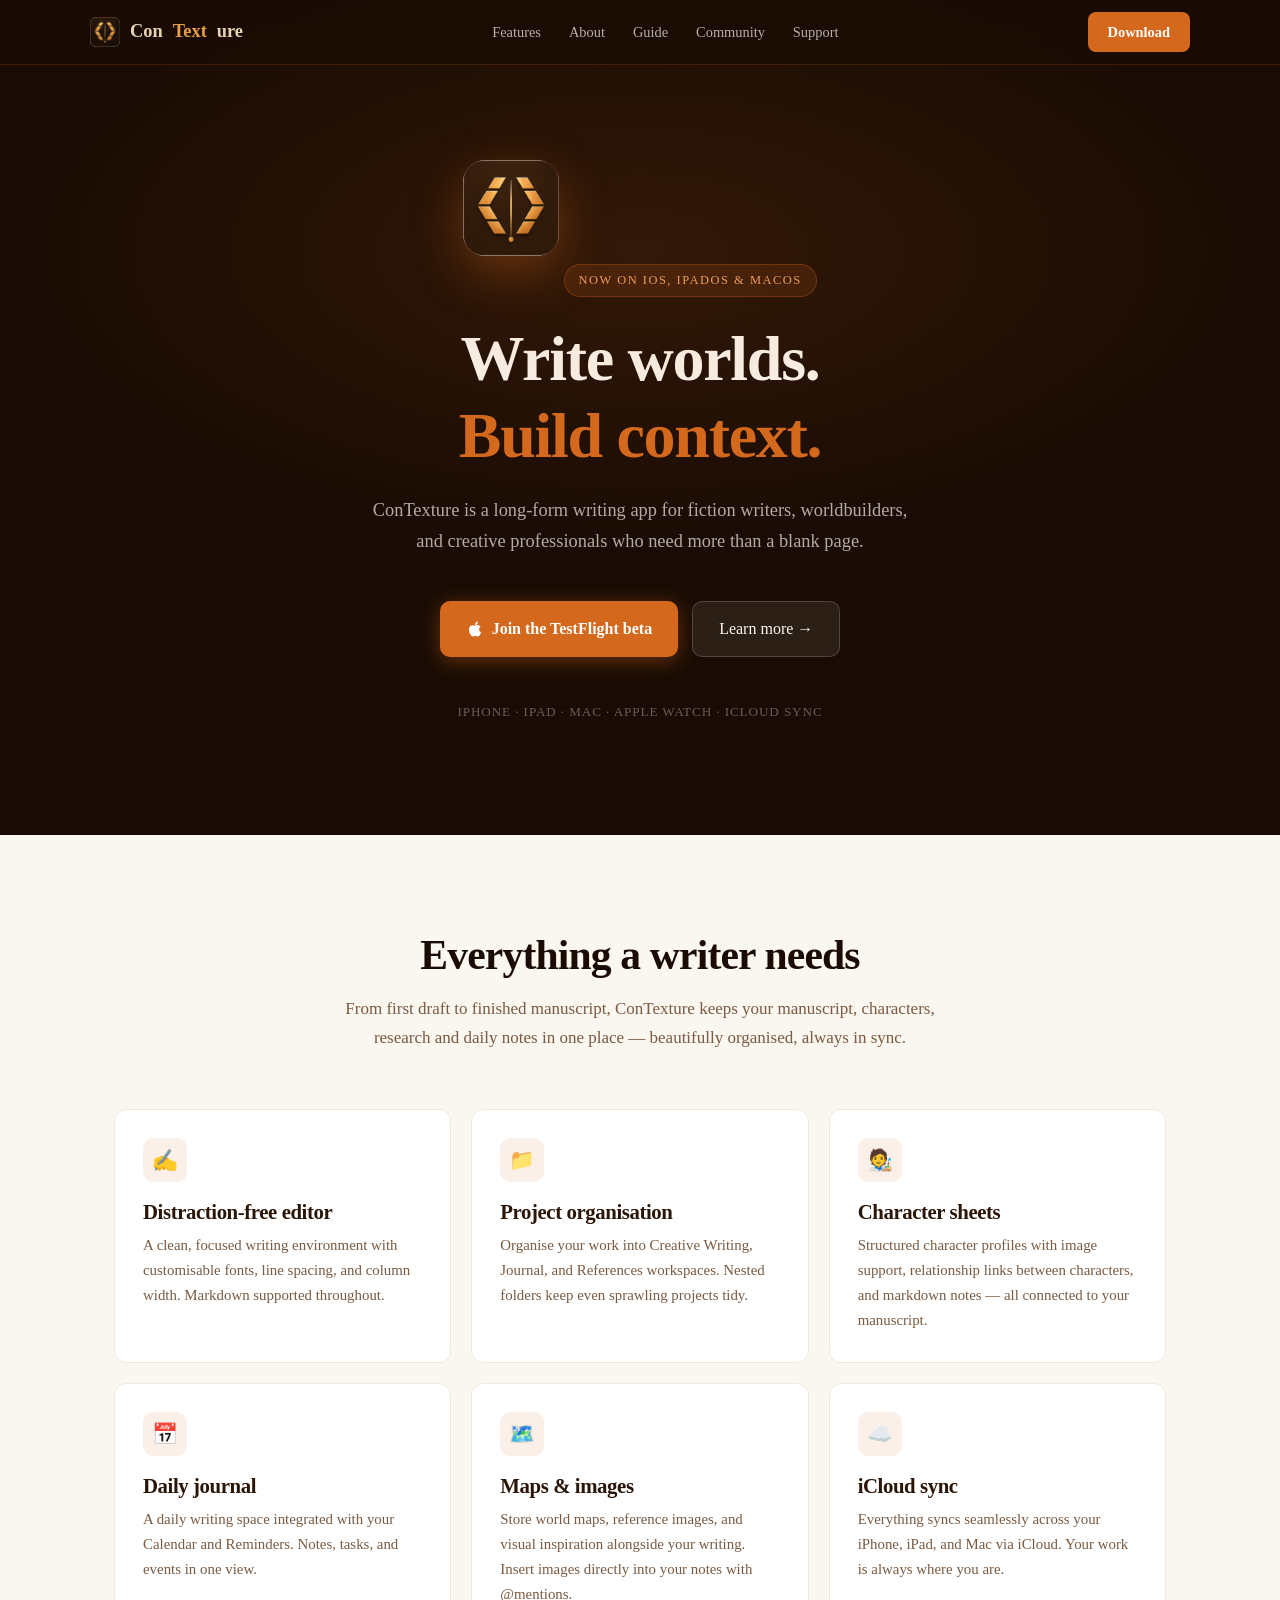
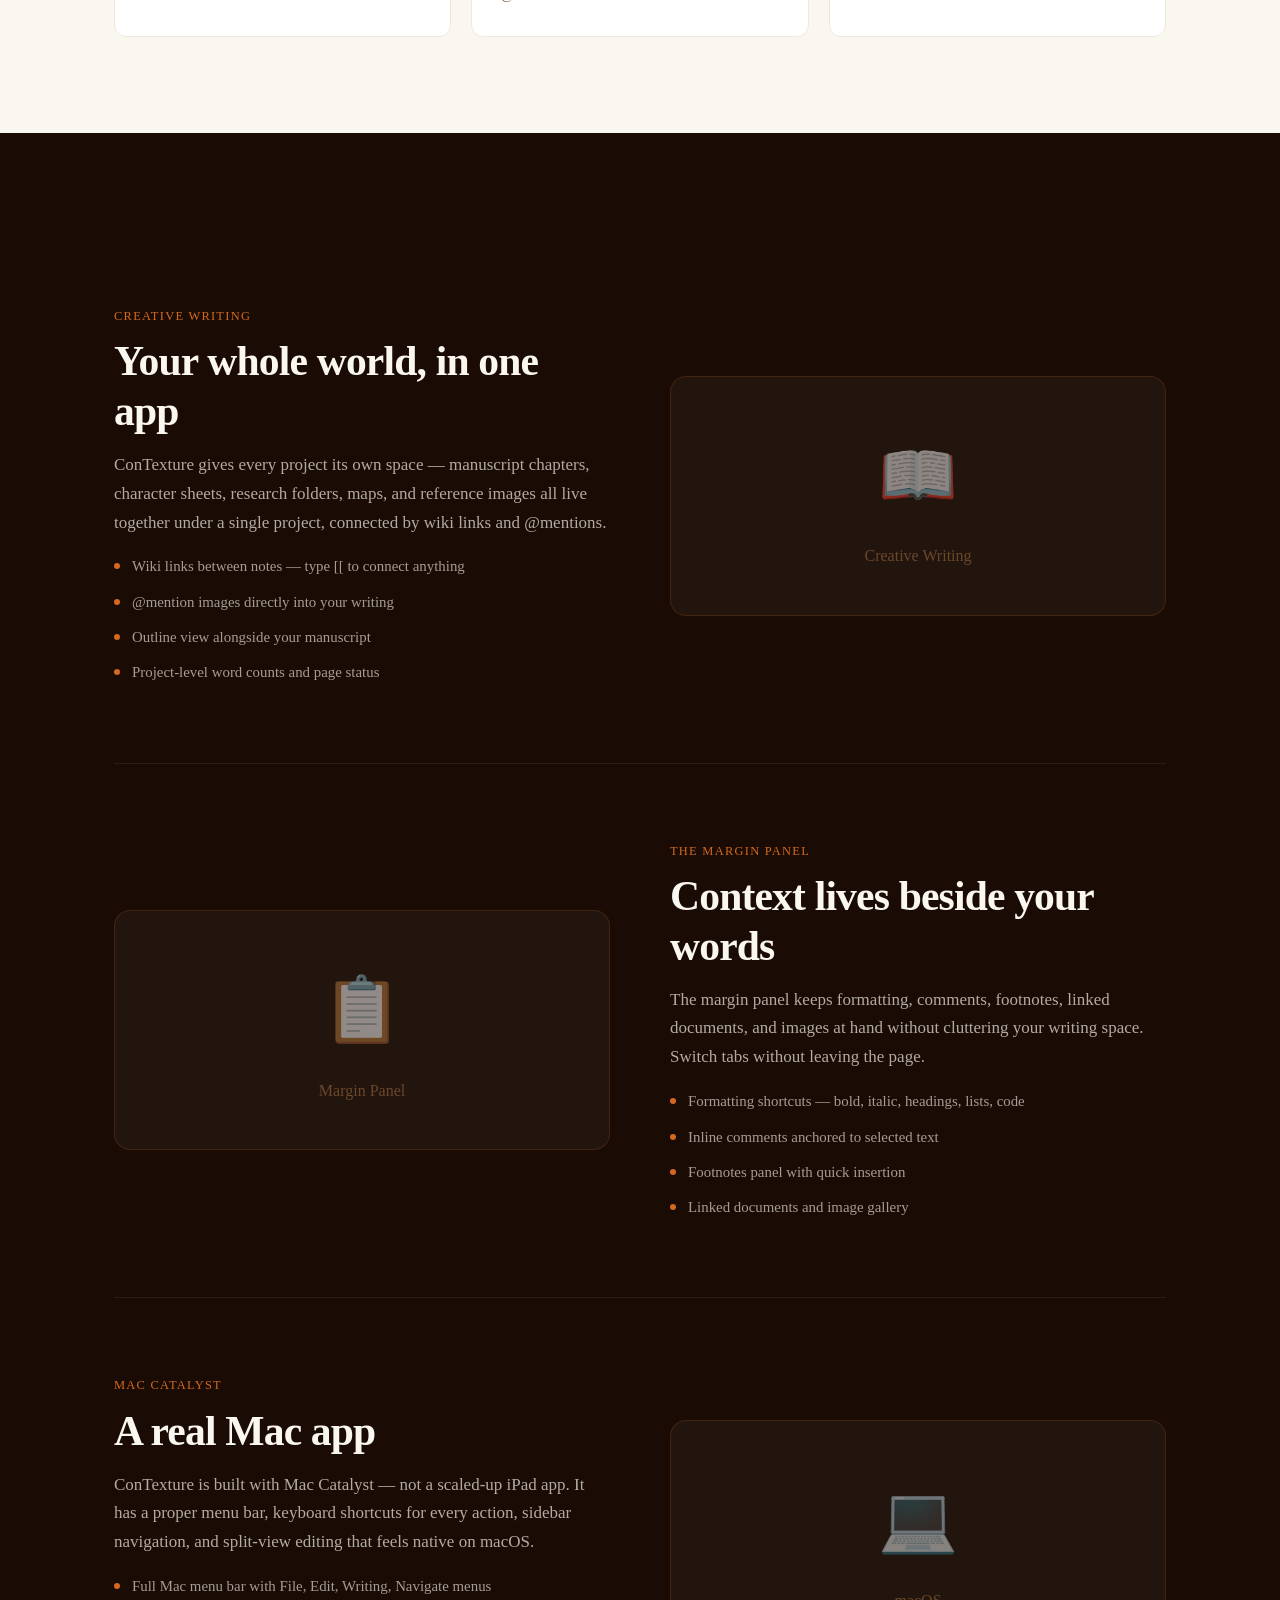
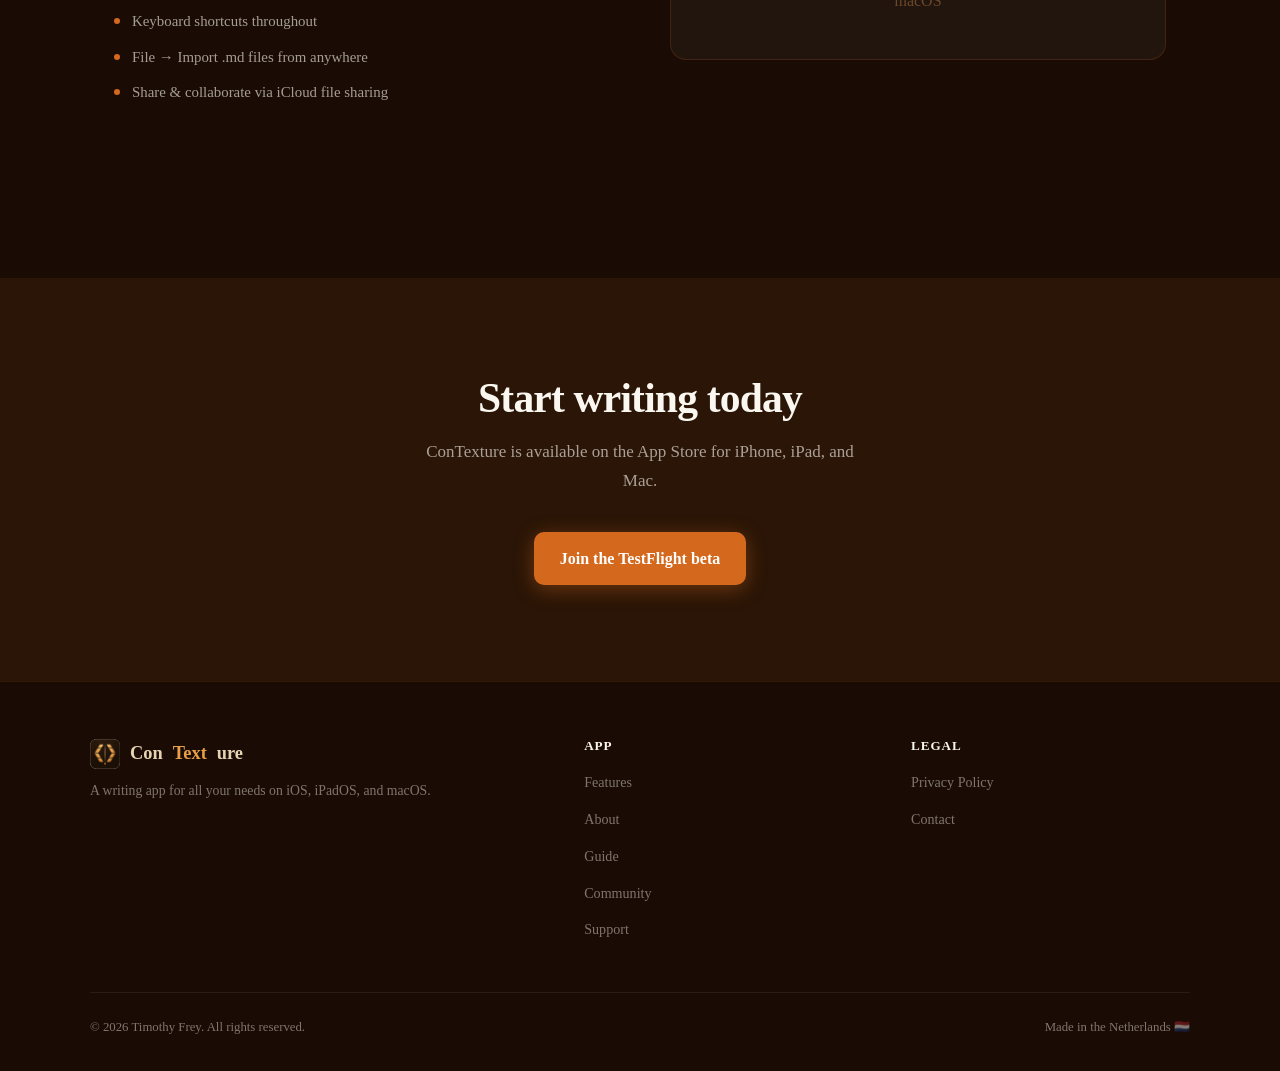
==== index.html @ 44fe270b "Wordmark: Con[Text]ure in the app's brand colors, everywhere The site highlighted the wrong span ("T" ====
<!DOCTYPE html>
<html lang="en">
<head>
  <meta charset="UTF-8">
  <meta name="viewport" content="width=device-width, initial-scale=1.0">
  <title>ConTexture — Long-form Writing for iOS, iPadOS & Mac</title>
  <meta name="description" content="ConTexture is a long-form writing app for fiction writers, worldbuilders, and journalers. A distraction-free editor, a Library shared across your books, daily notes with real calendar and task sync — all in plain Markdown files you own.">
  <meta property="og:title" content="ConTexture — Writing App for iOS & Mac">
  <meta property="og:description" content="Long-form writing app for fiction writers and worldbuilders. Available on iOS, iPadOS, and macOS.">
  <meta property="og:url" content="https://contextureapp.app">
  <link rel="stylesheet" href="css/style.css">
  <link rel="icon" type="image/png" href="icon.png">
</head>
<body>

<nav>
  <div class="nav-inner">
    <a class="nav-logo" href="index.html">
      <img src="icon.png" alt="ConTexture icon">
      Con<span class="accent">Text</span>ure
    </a>
    <ul class="nav-links">
      <li><a href="features.html">Features</a></li>
      <li><a href="about.html">About</a></li>
      <li><a href="guide.html">Guide</a></li>
      <li><a href="community.html">Community</a></li>
      <li><a href="support.html">Support</a></li>
    </ul>
    <a class="nav-cta" href="#download">Download</a>
    <button class="nav-burger" aria-label="Menu">
      <span></span><span></span><span></span>
    </button>
  </div>
</nav>

<!-- HERO -->
<section class="hero">
  <div class="container">
    <img class="hero-icon" src="icon.png" alt="ConTexture">
    <div class="hero-eyebrow">Now on iOS, iPadOS &amp; macOS</div>
    <h1>Write worlds.<br><em>Build context.</em></h1>
    <p class="hero-sub">ConTexture is a long-form writing app for fiction writers, worldbuilders, and creative professionals who need more than a blank page.</p>
    <div class="hero-buttons">
      <a class="btn-primary" href="community.html#beta" id="download">
        <svg width="18" height="18" viewBox="0 0 24 24" fill="currentColor"><path d="M18.71 19.5C17.88 20.74 17 21.95 15.66 21.97C14.32 22 13.89 21.18 12.37 21.18C10.84 21.18 10.37 21.95 9.09997 22C7.78997 22.05 6.79997 20.68 5.96997 19.47C4.24997 17 2.93997 12.45 4.69997 9.39C5.56997 7.87 7.12997 6.91 8.81997 6.88C10.1 6.86 11.32 7.75 12.11 7.75C12.89 7.75 14.37 6.68 15.92 6.84C16.57 6.87 18.39 7.1 19.56 8.82C19.47 8.88 17.39 10.1 17.41 12.63C17.44 15.65 20.06 16.66 20.09 16.67C20.06 16.74 19.67 18.11 18.71 19.5M13 3.5C13.73 2.67 14.94 2.04 15.94 2C16.07 3.17 15.6 4.35 14.9 5.19C14.21 6.04 13.07 6.7 11.95 6.61C11.8 5.46 12.36 4.26 13 3.5Z"/></svg>
        Join the TestFlight beta
      </a>
      <a class="btn-secondary" href="features.html">Learn more →</a>
    </div>
    <p class="hero-platforms">iPhone · iPad · Mac · Apple Watch · iCloud sync</p>
  </div>
</section>

<!-- FEATURES OVERVIEW -->
<section class="section">
  <div class="container">
    <div class="section-intro">
      <h2>Everything a writer needs</h2>
      <p>From first draft to finished manuscript, ConTexture keeps your manuscript, characters, research and daily notes in one place — beautifully organised, always in sync.</p>
    </div>
    <div class="features-grid">
      <div class="feature-card">
        <div class="feature-icon">✍️</div>
        <h3>Distraction-free editor</h3>
        <p>A clean, focused writing environment with customisable fonts, line spacing, and column width. Markdown supported throughout.</p>
      </div>
      <div class="feature-card">
        <div class="feature-icon">📁</div>
        <h3>Project organisation</h3>
        <p>Organise your work into Creative Writing, Journal, and References workspaces. Nested folders keep even sprawling projects tidy.</p>
      </div>
      <div class="feature-card">
        <div class="feature-icon">🧑‍🎨</div>
        <h3>Character sheets</h3>
        <p>Structured character profiles with image support, relationship links between characters, and markdown notes — all connected to your manuscript.</p>
      </div>
      <div class="feature-card">
        <div class="feature-icon">📅</div>
        <h3>Daily journal</h3>
        <p>A daily writing space integrated with your Calendar and Reminders. Notes, tasks, and events in one view.</p>
      </div>
      <div class="feature-card">
        <div class="feature-icon">🗺️</div>
        <h3>Maps &amp; images</h3>
        <p>Store world maps, reference images, and visual inspiration alongside your writing. Insert images directly into your notes with @mentions.</p>
      </div>
      <div class="feature-card">
        <div class="feature-icon">☁️</div>
        <h3>iCloud sync</h3>
        <p>Everything syncs seamlessly across your iPhone, iPad, and Mac via iCloud. Your work is always where you are.</p>
      </div>
    </div>
  </div>
</section>

<!-- DEEP FEATURE 1 -->
<section class="section section-deep">
  <div class="container">
    <div class="deep-feature">
      <div class="df-text">
        <span class="df-eyebrow">Creative Writing</span>
        <h2>Your whole world, in one app</h2>
        <p>ConTexture gives every project its own space — manuscript chapters, character sheets, research folders, maps, and reference images all live together under a single project, connected by wiki links and @mentions.</p>
        <ul class="df-list">
          <li>Wiki links between notes — type [[ to connect anything</li>
          <li>@mention images directly into your writing</li>
          <li>Outline view alongside your manuscript</li>
          <li>Project-level word counts and page status</li>
        </ul>
      </div>
      <div class="df-visual">
        <div class="df-mockup">📖<br><small style="font-size:1rem;display:block;margin-top:12px;color:rgba(240,160,96,0.7)">Creative Writing</small></div>
      </div>
    </div>

    <div class="deep-feature reverse">
      <div class="df-text">
        <span class="df-eyebrow">The Margin Panel</span>
        <h2>Context lives beside your words</h2>
        <p>The margin panel keeps formatting, comments, footnotes, linked documents, and images at hand without cluttering your writing space. Switch tabs without leaving the page.</p>
        <ul class="df-list">
          <li>Formatting shortcuts — bold, italic, headings, lists, code</li>
          <li>Inline comments anchored to selected text</li>
          <li>Footnotes panel with quick insertion</li>
          <li>Linked documents and image gallery</li>
        </ul>
      </div>
      <div class="df-visual">
        <div class="df-mockup">📋<br><small style="font-size:1rem;display:block;margin-top:12px;color:rgba(240,160,96,0.7)">Margin Panel</small></div>
      </div>
    </div>

    <div class="deep-feature">
      <div class="df-text">
        <span class="df-eyebrow">Mac Catalyst</span>
        <h2>A real Mac app</h2>
        <p>ConTexture is built with Mac Catalyst — not a scaled-up iPad app. It has a proper menu bar, keyboard shortcuts for every action, sidebar navigation, and split-view editing that feels native on macOS.</p>
        <ul class="df-list">
          <li>Full Mac menu bar with File, Edit, Writing, Navigate menus</li>
          <li>Keyboard shortcuts throughout</li>
          <li>File → Import .md files from anywhere</li>
          <li>Share &amp; collaborate via iCloud file sharing</li>
        </ul>
      </div>
      <div class="df-visual">
        <div class="df-mockup">💻<br><small style="font-size:1rem;display:block;margin-top:12px;color:rgba(240,160,96,0.7)">macOS</small></div>
      </div>
    </div>
  </div>
</section>

<!-- CTA -->
<section class="section section-dark cta-band">
  <h2>Start writing today</h2>
  <p>ConTexture is available on the App Store for iPhone, iPad, and Mac.</p>
  <a class="btn-primary" href="community.html#beta">Join the TestFlight beta</a>
</section>

<footer>
  <div class="footer-inner">
    <div class="footer-brand">
      <a class="nav-logo" href="index.html">
        <img src="icon.png" alt="ConTexture">
        Con<span class="accent">Text</span>ure
      </a>
      <p>A writing app for all your needs on iOS, iPadOS, and macOS.</p>
    </div>
    <div>
      <h4>App</h4>
      <ul>
        <li><a href="features.html">Features</a></li>
        <li><a href="about.html">About</a></li>
        <li><a href="guide.html">Guide</a></li>
        <li><a href="community.html">Community</a></li>
        <li><a href="support.html">Support</a></li>
      </ul>
    </div>
    <div>
      <h4>Legal</h4>
      <ul>
        <li><a href="privacy.html">Privacy Policy</a></li>
        <li><a href="support.html">Contact</a></li>
      </ul>
    </div>
  </div>
  <div class="footer-bottom">
    <span>&copy; 2026 Timothy Frey. All rights reserved.</span>
    <span>Made in the Netherlands 🇳🇱</span>
  </div>
</footer>

<script src="js/main.js"></script>
</body>
</html>
---- css/style.css ----
/* ═══════════════════════════════════════════════
   ConTexture — contextureapp.app
   ═══════════════════════════════════════════════ */
:root {
  --brown-deep:  #1A0C04;
  --brown-rich:  #2A1506;
  --brown-mid:   #3D2010;
  --amber:       #D4691E;
  --amber-light: #E8832A;
  --amber-pale:  #F0A060;
  --cream:       #FAF6F0;
  --cream-dark:  #F0E8DC;
  --text-main:   #1A0C04;
  --text-muted:  #7A5A40;
  --radius:      12px;
  --max-w:       1100px;
}
*,*::before,*::after{box-sizing:border-box;margin:0;padding:0}
html{scroll-behavior:smooth}
body{font-family:'Georgia',serif;background:var(--cream);color:var(--text-main);line-height:1.7;font-size:17px}
h1,h2,h3,h4{line-height:1.2;letter-spacing:-0.02em}
h1{font-size:clamp(2.4rem,6vw,4rem)}
h2{font-size:clamp(1.7rem,4vw,2.6rem)}
h3{font-size:1.3rem}
p{margin-bottom:1rem}
a{color:var(--amber);text-decoration:none}
a:hover{color:var(--amber-light)}
.container{max-width:var(--max-w);margin:0 auto;padding:0 24px}
.section{padding:96px 0}
.section-dark{background:var(--brown-rich);color:var(--cream)}
.section-deep{background:var(--brown-deep);color:var(--cream)}
.section-cream{background:var(--cream-dark)}

/* NAV */
nav{position:fixed;top:0;left:0;right:0;z-index:100;background:rgba(26,12,4,0.93);backdrop-filter:blur(12px);border-bottom:1px solid rgba(212,105,30,0.2);padding:0 24px}
.nav-inner{max-width:var(--max-w);margin:0 auto;display:flex;align-items:center;justify-content:space-between;height:64px}
.nav-logo{display:flex;align-items:center;gap:10px;font-size:1.15rem;font-weight:bold;color:#E6D3B3} /* app brandBrown (dark scheme): chocolate reads as mocha on dark */
.nav-logo img{width:30px;height:30px;border-radius:7px}
.nav-logo .accent{color:#E8A048} /* app brandGold (dark scheme) — matches AppTheme.swift */
.nav-links{display:flex;gap:28px;list-style:none}
.nav-links a{color:rgba(250,246,240,0.7);font-size:0.9rem;transition:color 0.2s}
.nav-links a:hover{color:var(--cream)}
.nav-cta{background:var(--amber);color:#fff;padding:8px 20px;border-radius:8px;font-size:0.9rem;font-weight:bold;transition:background 0.2s}
.nav-cta:hover{background:var(--amber-light);color:#fff}
.nav-burger{display:none;background:none;border:none;cursor:pointer;padding:8px;flex-direction:column;gap:5px}
.nav-burger span{display:block;width:22px;height:2px;background:var(--cream)}

/* HERO */
.hero{background:var(--brown-deep);padding:160px 24px 96px;text-align:center;position:relative;overflow:hidden}
.hero::before{content:'';position:absolute;inset:0;background:radial-gradient(ellipse 70% 50% at 50% 30%,rgba(212,105,30,0.13) 0%,transparent 70%);pointer-events:none}
.hero-icon{width:96px;height:96px;border-radius:22px;margin:0 auto 28px;box-shadow:0 16px 48px rgba(212,105,30,0.35)}
.hero-eyebrow{display:inline-block;background:rgba(212,105,30,0.15);border:1px solid rgba(212,105,30,0.3);color:var(--amber-pale);font-size:0.78rem;letter-spacing:0.12em;text-transform:uppercase;padding:5px 14px;border-radius:100px;margin-bottom:24px}
.hero h1{color:var(--cream);margin-bottom:20px}
.hero h1 em{color:var(--amber);font-style:normal}
.hero-sub{font-size:1.15rem;color:rgba(250,246,240,0.68);max-width:560px;margin:0 auto 44px}
.hero-buttons{display:flex;gap:14px;justify-content:center;flex-wrap:wrap}
.btn-primary{display:inline-flex;align-items:center;gap:8px;background:var(--amber);color:#fff;padding:13px 26px;border-radius:10px;font-size:1rem;font-weight:bold;transition:background 0.2s,transform 0.15s;box-shadow:0 4px 20px rgba(212,105,30,0.4)}
.btn-primary:hover{background:var(--amber-light);color:#fff;transform:translateY(-1px)}
.btn-secondary{display:inline-flex;align-items:center;gap:8px;background:rgba(250,246,240,0.08);border:1px solid rgba(250,246,240,0.18);color:var(--cream);padding:13px 26px;border-radius:10px;font-size:1rem;transition:background 0.2s}
.btn-secondary:hover{background:rgba(250,246,240,0.14);color:var(--cream)}
.hero-platforms{margin-top:44px;font-size:0.82rem;color:rgba(250,246,240,0.35);letter-spacing:0.07em;text-transform:uppercase}

/* FEATURES */
.section-intro{text-align:center;max-width:600px;margin:0 auto 56px}
.section-intro h2{margin-bottom:14px}
.section-intro p{color:var(--text-muted)}
.features-grid{display:grid;grid-template-columns:repeat(auto-fit,minmax(290px,1fr));gap:20px}
.feature-card{background:#fff;border:1px solid var(--cream-dark);border-radius:var(--radius);padding:28px;transition:box-shadow 0.2s,transform 0.2s}
.feature-card:hover{box-shadow:0 6px 28px rgba(42,21,6,0.1);transform:translateY(-2px)}
.feature-icon{width:44px;height:44px;border-radius:10px;background:rgba(212,105,30,0.1);display:flex;align-items:center;justify-content:center;font-size:1.3rem;margin-bottom:18px}
.feature-card h3{margin-bottom:8px;color:var(--brown-rich)}
.feature-card p{color:var(--text-muted);font-size:0.93rem;margin:0}

/* DEEP FEATURES */
.deep-feature{display:grid;grid-template-columns:1fr 1fr;gap:60px;align-items:center;padding:72px 0;border-bottom:1px solid rgba(250,246,240,0.07)}
.deep-feature:last-child{border-bottom:none}
.deep-feature.reverse .df-text{order:2}
.deep-feature.reverse .df-visual{order:1}
.df-eyebrow{display:inline-block;color:var(--amber);font-size:0.78rem;letter-spacing:0.1em;text-transform:uppercase;margin-bottom:10px}
.df-text h2{color:var(--cream);margin-bottom:14px}
.df-text p{color:rgba(250,246,240,0.68);margin-bottom:12px}
.df-list{list-style:none;padding:0}
.df-list li{color:rgba(250,246,240,0.62);padding:5px 0 5px 18px;position:relative;font-size:0.93rem}
.df-list li::before{content:'';position:absolute;left:0;top:14px;width:6px;height:6px;border-radius:50%;background:var(--amber)}
.df-visual{background:rgba(255,255,255,0.04);border:1px solid rgba(212,105,30,0.18);border-radius:16px;padding:40px;min-height:240px;display:flex;align-items:center;justify-content:center}
.df-mockup{font-size:4rem;opacity:0.5;text-align:center}

/* ABOUT */
.about-grid{display:grid;grid-template-columns:1fr 1.8fr;gap:56px;align-items:start}
.about-aside{background:var(--brown-rich);border:1px solid rgba(212,105,30,0.2);border-radius:var(--radius);padding:28px}
.about-aside h3{color:var(--amber);margin-bottom:12px}
.about-aside p{color:rgba(250,246,240,0.68);font-size:0.92rem;margin-bottom:0}
.about-main h2{margin-bottom:20px}
.about-main p{color:var(--text-muted)}

/* BLOG */
.blog-grid{display:grid;grid-template-columns:repeat(auto-fit,minmax(290px,1fr));gap:20px}
.blog-card{background:#fff;border:1px solid var(--cream-dark);border-radius:var(--radius);overflow:hidden;transition:box-shadow 0.2s}
.blog-card:hover{box-shadow:0 6px 28px rgba(42,21,6,0.1)}
.blog-card-body{padding:24px}
.blog-date{font-size:0.78rem;color:var(--text-muted);margin-bottom:6px}
.blog-tag{display:inline-block;background:rgba(212,105,30,0.1);color:var(--amber);font-size:0.72rem;padding:3px 10px;border-radius:100px;margin-bottom:10px}
.blog-card h3{margin-bottom:8px;font-size:1.05rem}
.blog-card h3 a{color:var(--brown-rich)}
.blog-card h3 a:hover{color:var(--amber)}
.blog-card p{color:var(--text-muted);font-size:0.88rem;margin:0}

/* CTA BAND */
.cta-band{text-align:center;padding:96px 24px}
.cta-band h2{color:var(--cream);margin-bottom:14px}
.cta-band p{color:rgba(250,246,240,0.62);margin-bottom:36px;max-width:460px;margin-left:auto;margin-right:auto}

/* FOOTER */
footer{background:var(--brown-deep);border-top:1px solid rgba(212,105,30,0.12);padding:56px 24px 32px;color:rgba(250,246,240,0.45)}
.footer-inner{max-width:var(--max-w);margin:0 auto;display:grid;grid-template-columns:1.6fr 1fr 1fr;gap:48px;margin-bottom:40px}
.footer-brand p{font-size:0.86rem;margin-top:10px}
footer h4{color:var(--cream);font-size:0.82rem;letter-spacing:0.07em;text-transform:uppercase;margin-bottom:14px}
footer ul{list-style:none}
footer ul li{margin-bottom:8px}
footer ul a{color:rgba(250,246,240,0.45);font-size:0.88rem;transition:color 0.2s}
footer ul a:hover{color:var(--amber)}
.footer-bottom{max-width:var(--max-w);margin:0 auto;padding-top:24px;border-top:1px solid rgba(250,246,240,0.07);display:flex;justify-content:space-between;align-items:center;font-size:0.8rem;flex-wrap:wrap;gap:10px}

/* PAGE HERO */
.page-hero{background:var(--brown-deep);padding:120px 24px 56px;text-align:center}
.page-hero h1{color:var(--cream);margin-bottom:10px}
.page-hero p{color:rgba(250,246,240,0.58);max-width:480px;margin:0 auto}

/* PROSE */
.prose{max-width:700px;margin:0 auto;padding:64px 24px}
.prose h2{margin:44px 0 14px;color:var(--brown-rich);font-size:1.35rem}
.prose h2:first-of-type{margin-top:0}
.prose p,.prose li{color:#4A3020}
.prose ul{padding-left:22px;margin-bottom:1rem}
.prose ul li{margin-bottom:6px}
.prose .updated{color:var(--text-muted);font-size:0.86rem;margin-bottom:36px}

/* SUPPORT */
.support-grid{display:grid;grid-template-columns:1fr 1.6fr;gap:56px;align-items:start}
.support-info h3{margin-bottom:10px}
.support-info p{color:var(--text-muted);font-size:0.93rem}
.contact-item{display:flex;gap:12px;align-items:flex-start;margin-top:20px}
.contact-item .icon{font-size:1.2rem;margin-top:2px}
.support-form label{display:block;font-size:0.86rem;font-weight:bold;margin-bottom:5px;color:var(--brown-rich)}
.support-form input,.support-form textarea,.support-form select{width:100%;padding:10px 14px;border-radius:8px;border:1.5px solid var(--cream-dark);background:#fff;font-family:Georgia,serif;font-size:0.93rem;color:var(--text-main);margin-bottom:18px;transition:border-color 0.2s}
.support-form input:focus,.support-form textarea:focus,.support-form select:focus{outline:none;border-color:var(--amber)}
.support-form textarea{resize:vertical;min-height:130px}
.support-form button{background:var(--amber);color:#fff;border:none;padding:12px 28px;border-radius:8px;font-size:1rem;font-weight:bold;cursor:pointer;transition:background 0.2s}
.support-form button:hover{background:var(--amber-light)}

/* RESPONSIVE */
@media(max-width:768px){
  .nav-links,.nav-cta{display:none}
  .nav-burger{display:flex}
  nav.open .nav-links{display:flex;flex-direction:column;position:absolute;top:64px;left:0;right:0;background:var(--brown-deep);padding:20px 24px;gap:18px;border-bottom:1px solid rgba(212,105,30,0.2)}
  nav.open .nav-cta{display:block;text-align:center;margin:0 24px 20px}
  .deep-feature,.about-grid,.support-grid{grid-template-columns:1fr;gap:32px}
  .deep-feature.reverse .df-text{order:1}
  .deep-feature.reverse .df-visual{order:2}
  .footer-inner{grid-template-columns:1fr;gap:28px}
  .footer-bottom{flex-direction:column;text-align:center}
}
@media(prefers-reduced-motion:reduce){*,*::before,*::after{transition:none!important}}
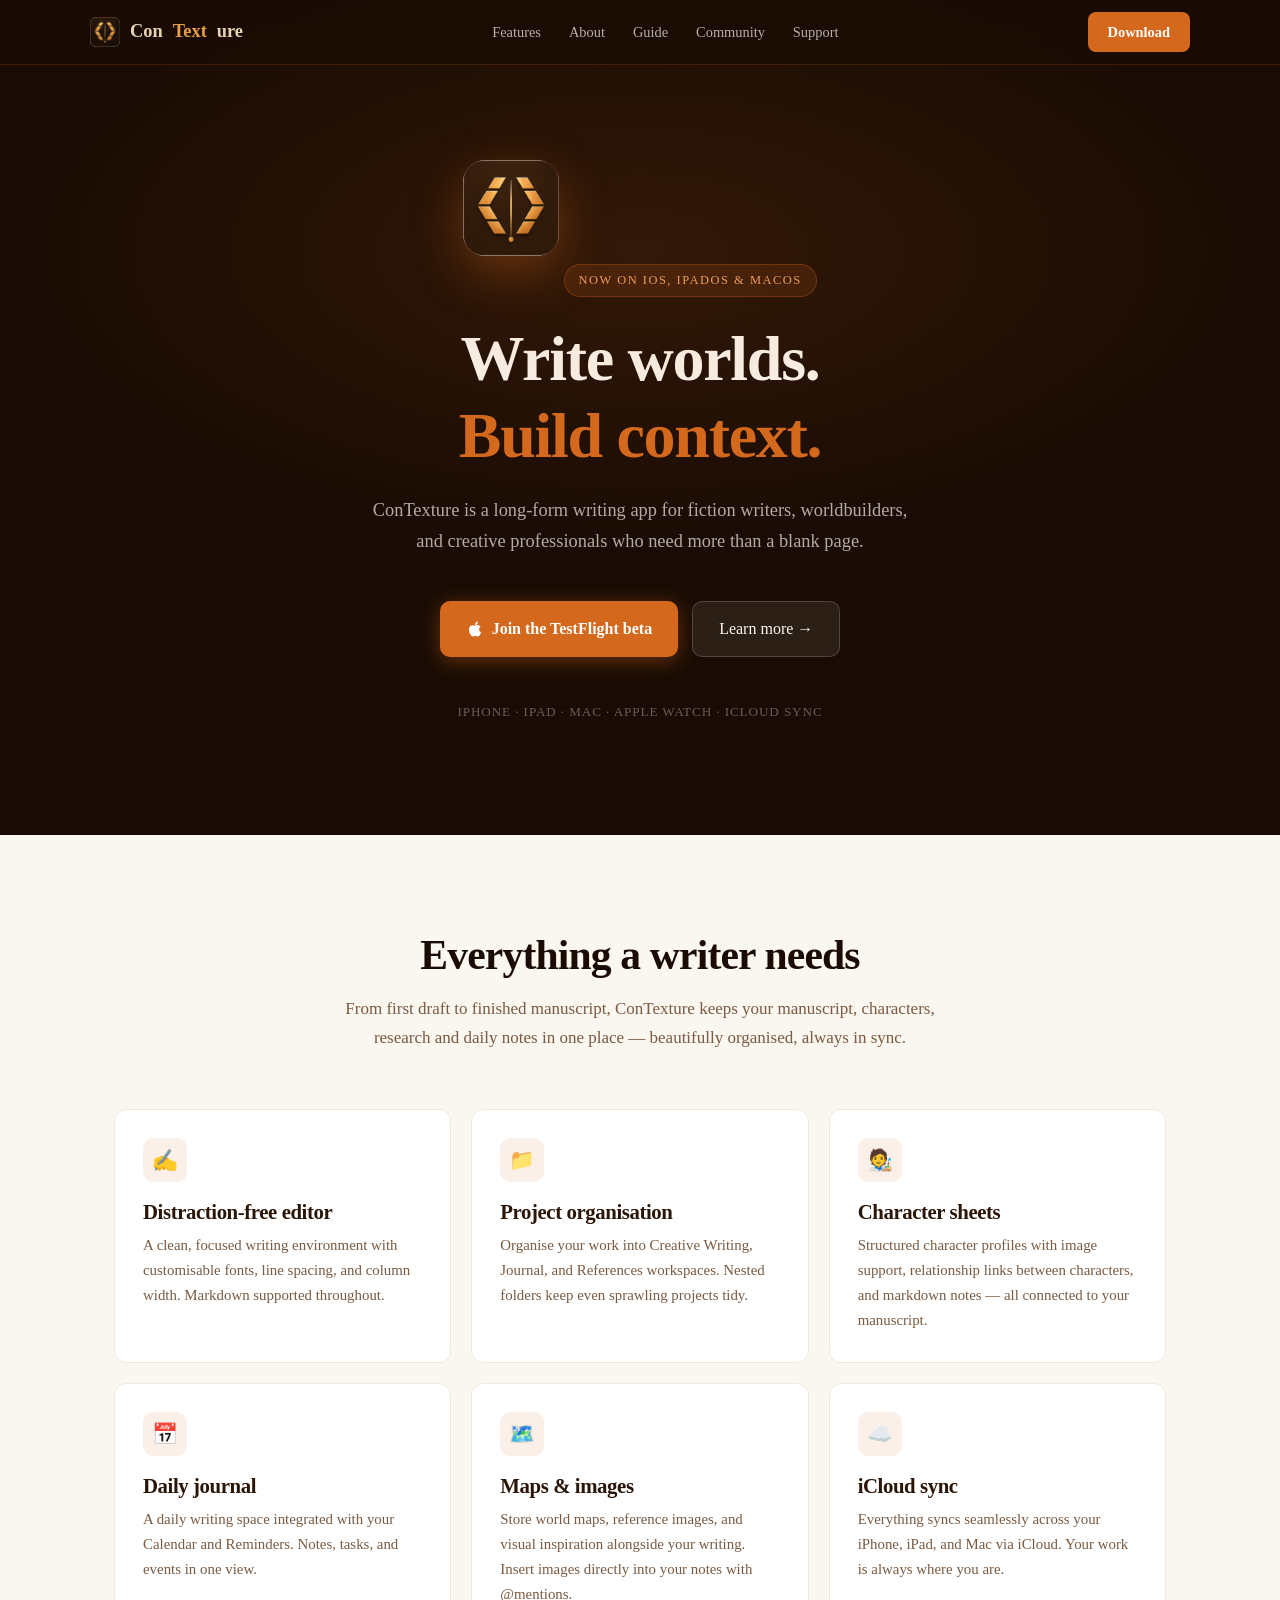
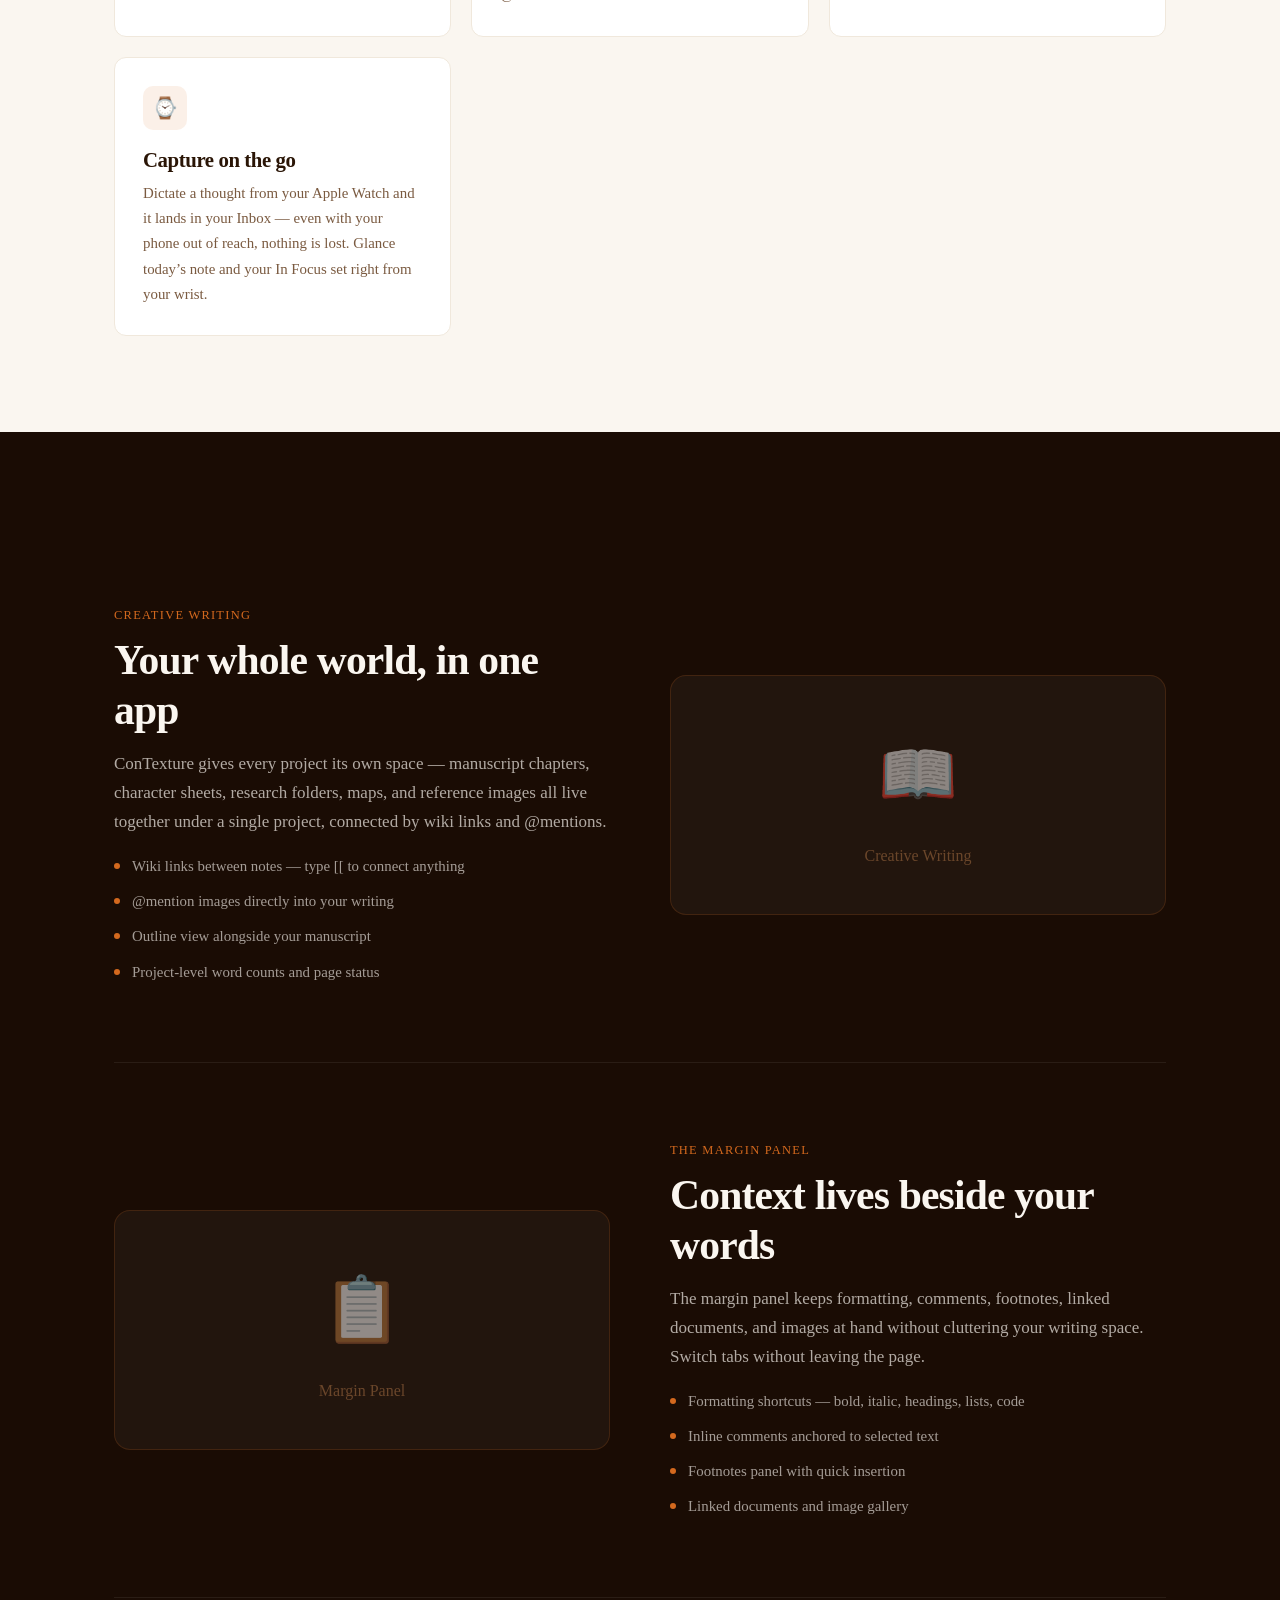
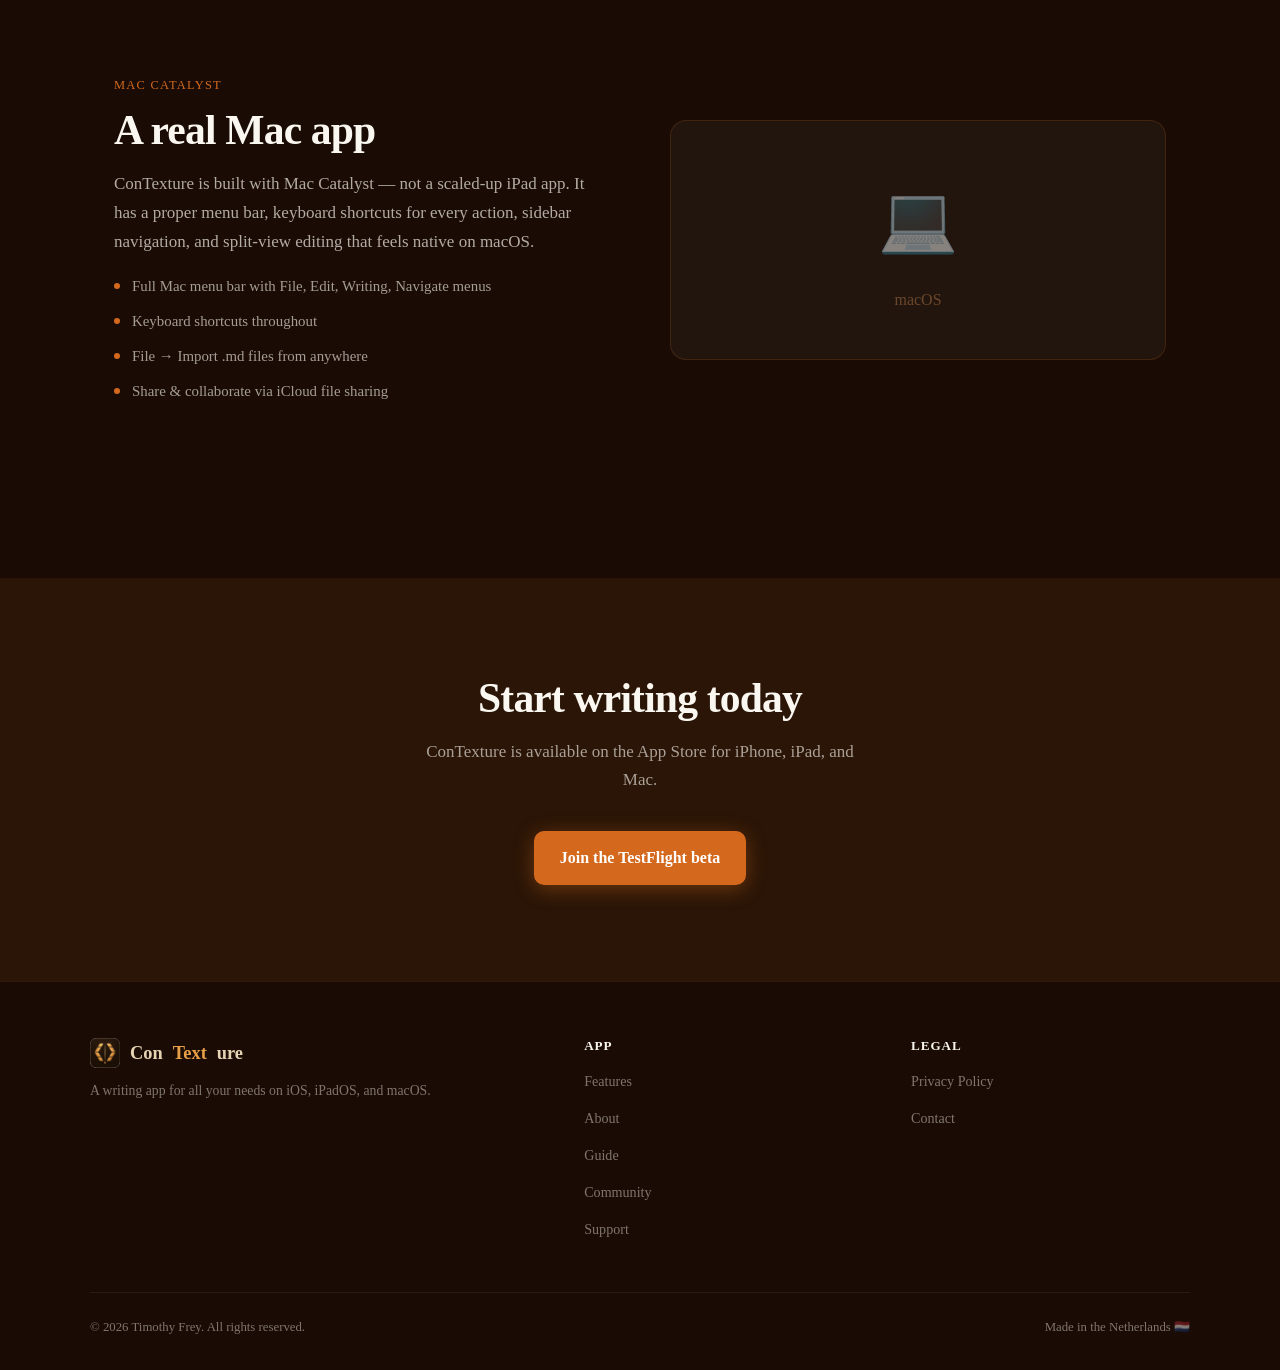
==== commit 4c6ac78a: "Front page: Apple Watch card — capture on the go, wrist glance of Today and In Focus" ====
--- a/index.html
+++ b/index.html
@@ -88,6 +88,11 @@
         <div class="feature-icon">☁️</div>
         <h3>iCloud sync</h3>
         <p>Everything syncs seamlessly across your iPhone, iPad, and Mac via iCloud. Your work is always where you are.</p>
+      </div>
+      <div class="feature-card">
+        <div class="feature-icon">⌚</div>
+        <h3>Capture on the go</h3>
+        <p>Dictate a thought from your Apple Watch and it lands in your Inbox — even with your phone out of reach, nothing is lost. Glance today’s note and your In Focus set right from your wrist.</p>
       </div>
     </div>
   </div>
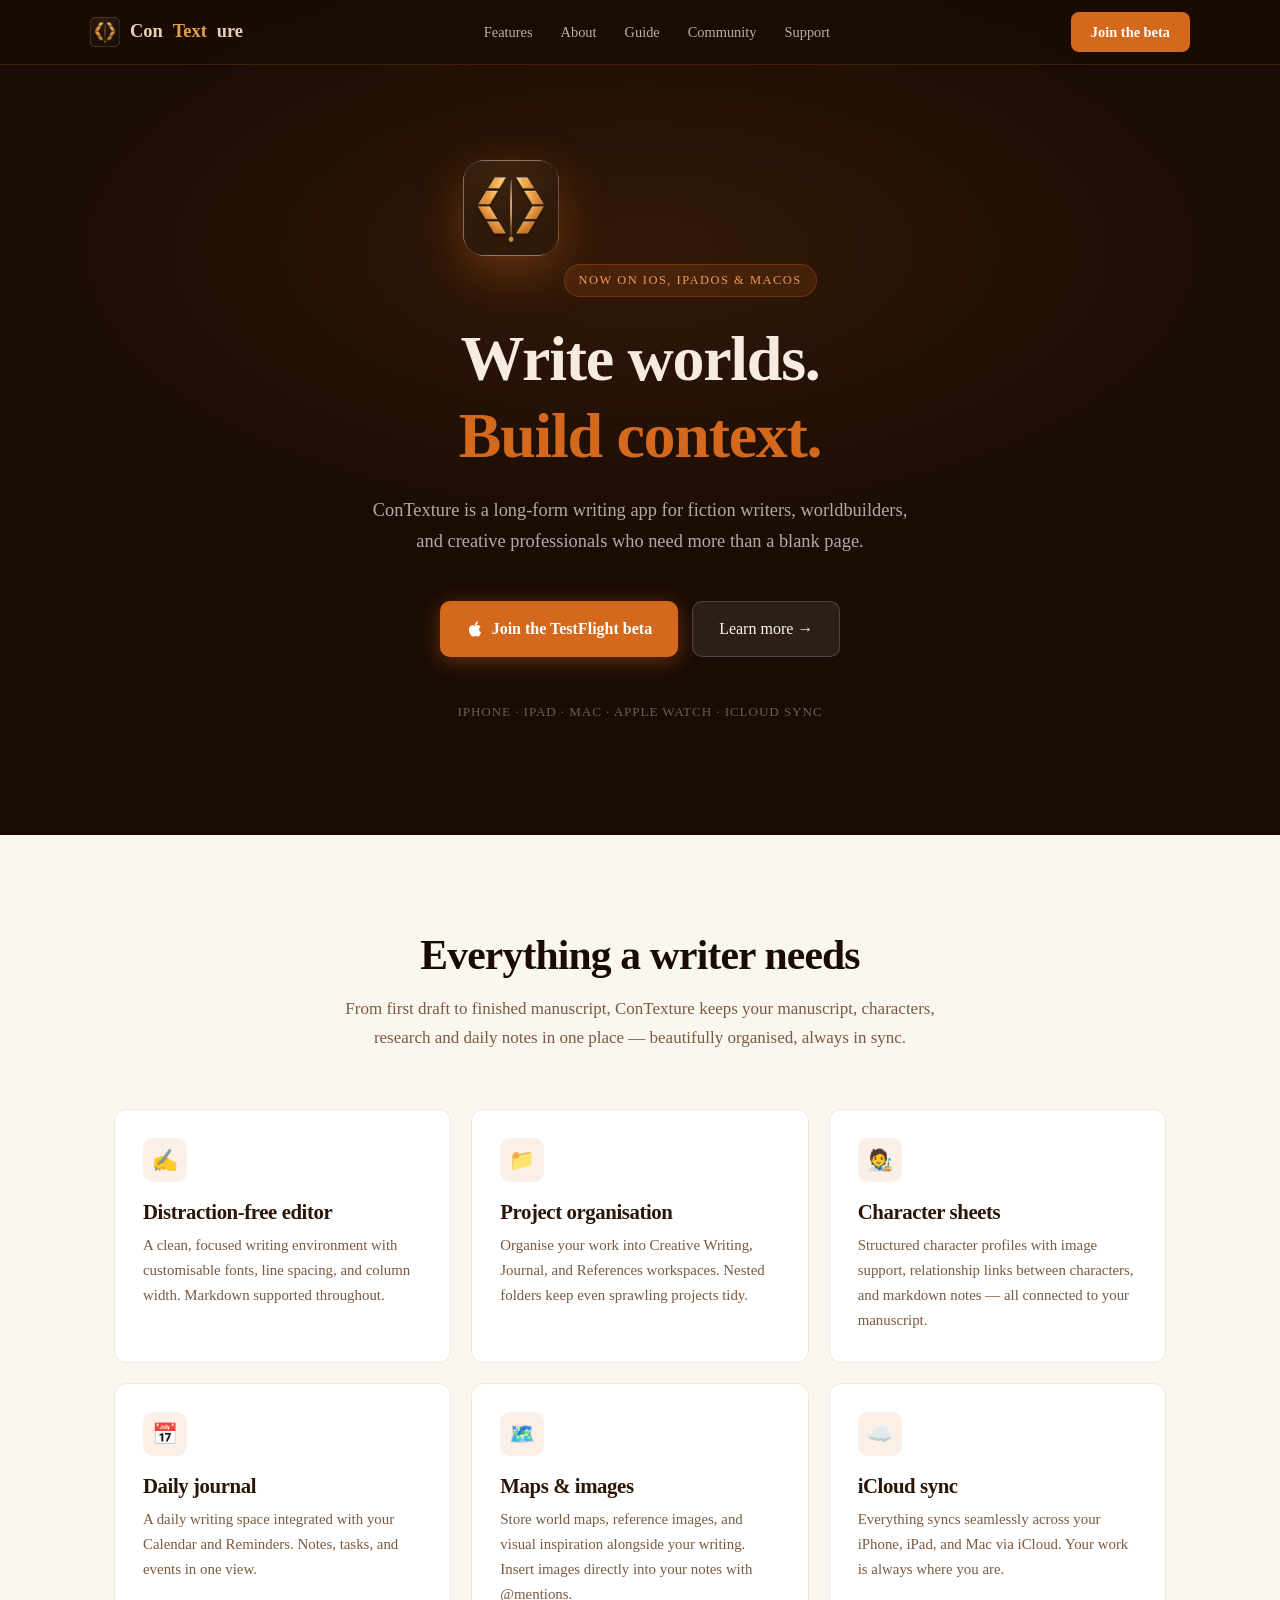
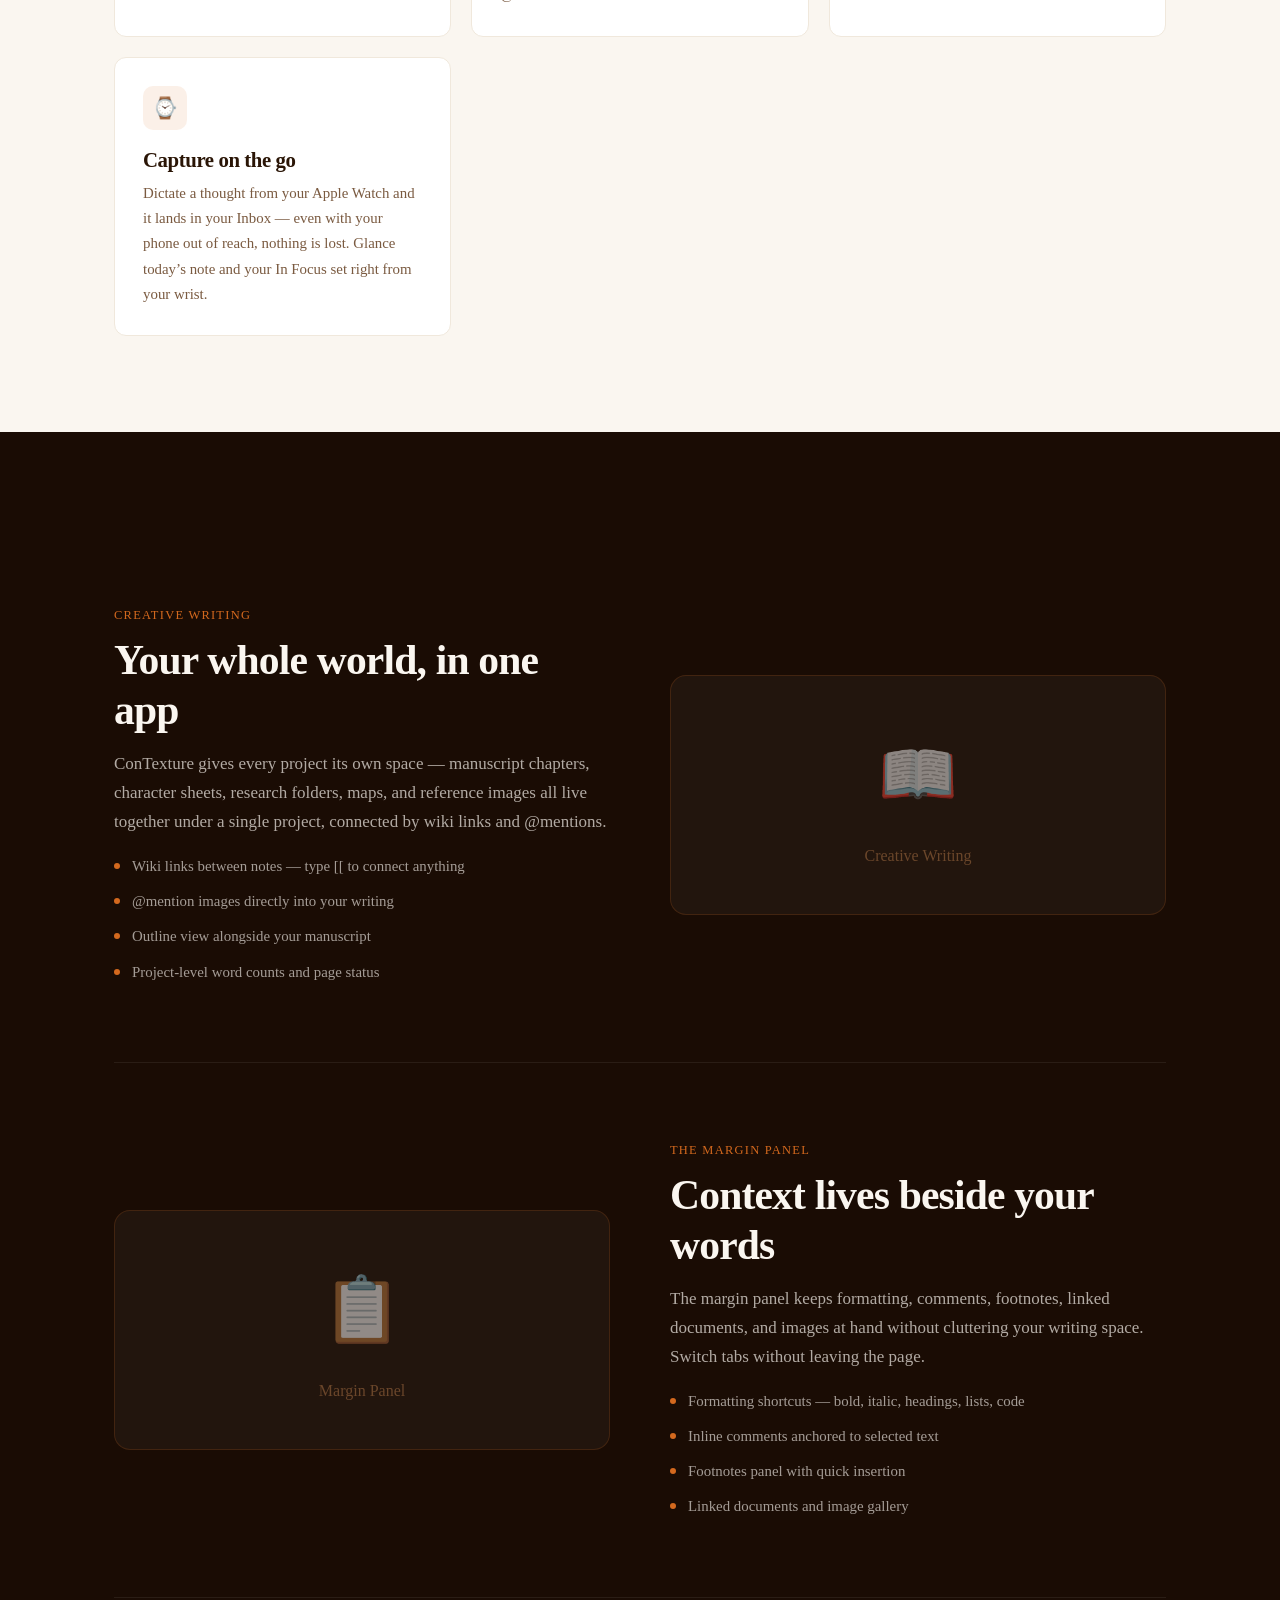
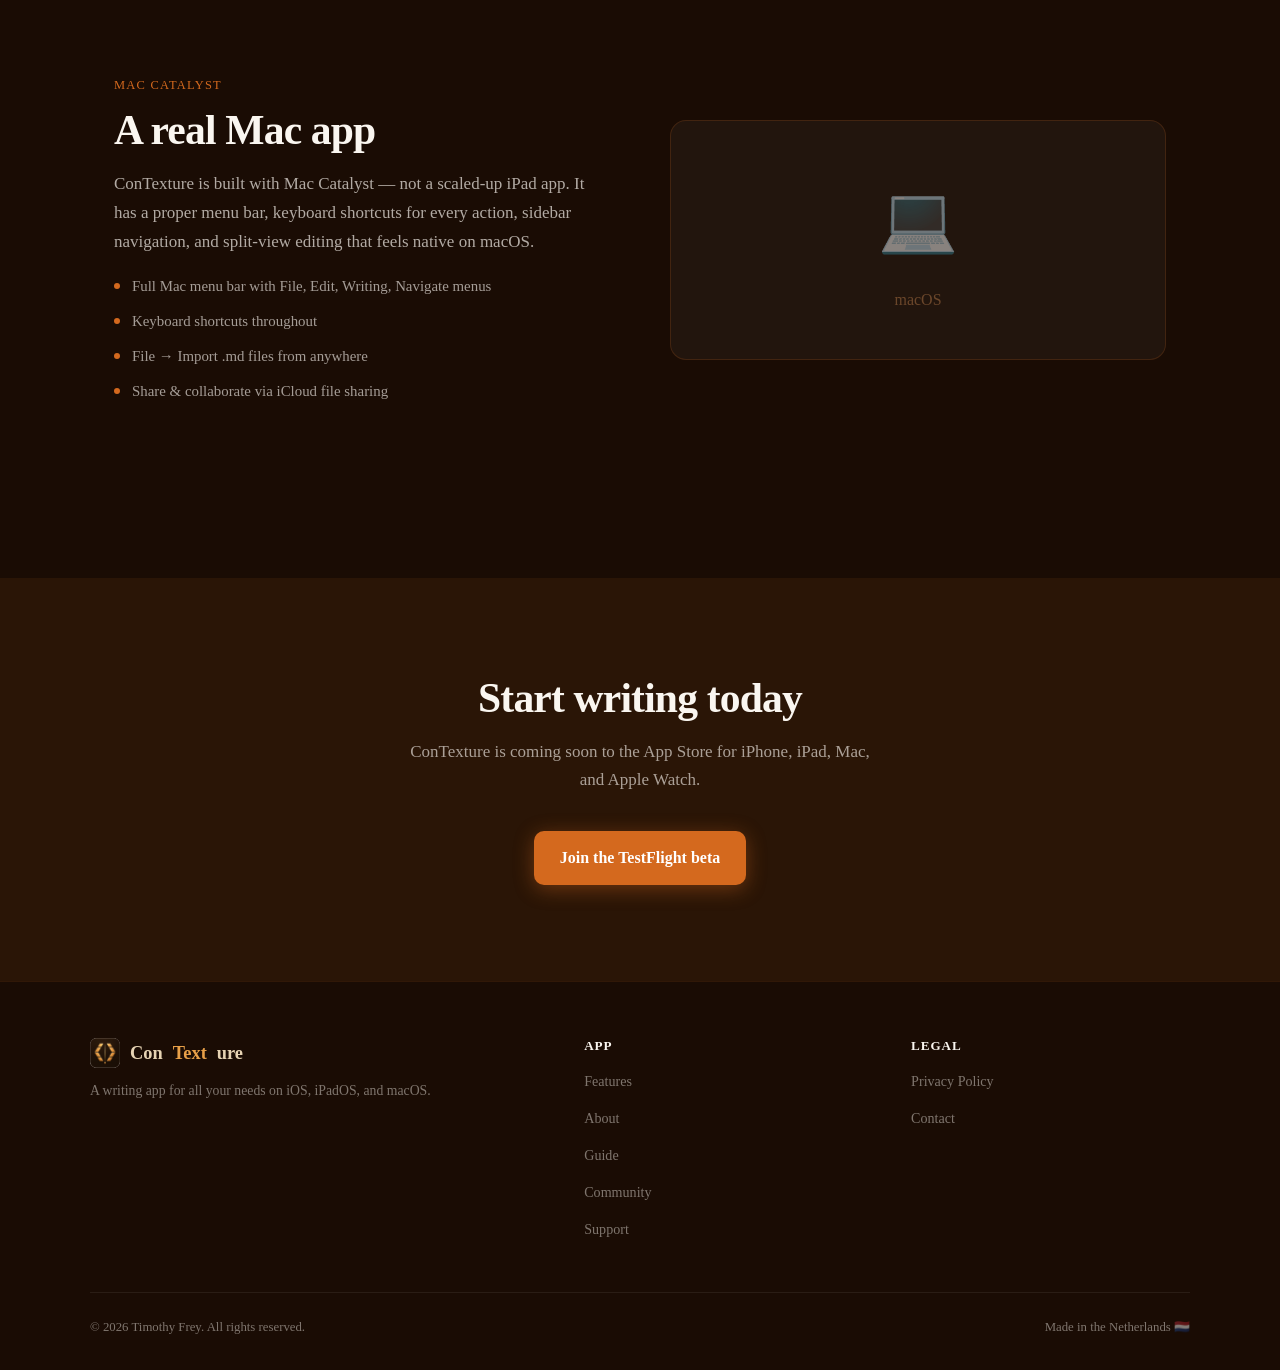
==== commit 234e003b: "CTAs: "coming soon", not "download on the App Store" Three pages still claimed the app was available" ====
--- a/index.html
+++ b/index.html
@@ -26,7 +26,7 @@
       <li><a href="community.html">Community</a></li>
       <li><a href="support.html">Support</a></li>
     </ul>
-    <a class="nav-cta" href="#download">Download</a>
+    <a class="nav-cta" href="community.html#beta">Join the beta</a>
     <button class="nav-burger" aria-label="Menu">
       <span></span><span></span><span></span>
     </button>
@@ -157,7 +157,7 @@
 <!-- CTA -->
 <section class="section section-dark cta-band">
   <h2>Start writing today</h2>
-  <p>ConTexture is available on the App Store for iPhone, iPad, and Mac.</p>
+  <p>ConTexture is coming soon to the App Store for iPhone, iPad, Mac, and Apple Watch.</p>
   <a class="btn-primary" href="community.html#beta">Join the TestFlight beta</a>
 </section>
 
--- a/css/style.css
+++ b/css/style.css
@@ -31,8 +31,11 @@
 .section-deep{background:var(--brown-deep);color:var(--cream)}
 .section-cream{background:var(--cream-dark)}
 
-/* NAV */
-nav{position:fixed;top:0;left:0;right:0;z-index:100;background:rgba(26,12,4,0.93);backdrop-filter:blur(12px);border-bottom:1px solid rgba(212,105,30,0.2);padding:0 24px}
+/* NAV — scoped to the site header (a direct child of body). The guide page
+   embeds the user manual, which contains its OWN <nav> (the table of
+   contents); a bare `nav` selector painted that TOC as a fixed brown panel
+   pinned over the whole page. Never style bare element selectors here. */
+body > nav{position:fixed;top:0;left:0;right:0;z-index:100;background:rgba(26,12,4,0.93);backdrop-filter:blur(12px);border-bottom:1px solid rgba(212,105,30,0.2);padding:0 24px}
 .nav-inner{max-width:var(--max-w);margin:0 auto;display:flex;align-items:center;justify-content:space-between;height:64px}
 .nav-logo{display:flex;align-items:center;gap:10px;font-size:1.15rem;font-weight:bold;color:#E6D3B3} /* app brandBrown (dark scheme): chocolate reads as mocha on dark */
 .nav-logo img{width:30px;height:30px;border-radius:7px}
@@ -154,6 +157,8 @@
   .nav-burger{display:flex}
   nav.open .nav-links{display:flex;flex-direction:column;position:absolute;top:64px;left:0;right:0;background:var(--brown-deep);padding:20px 24px;gap:18px;border-bottom:1px solid rgba(212,105,30,0.2)}
   nav.open .nav-cta{display:block;text-align:center;margin:0 24px 20px}
+  /* .nav-links / .nav-cta only exist in the site header, so these class-
+     scoped rules can keep the short `nav.open` form safely. */
   .deep-feature,.about-grid,.support-grid{grid-template-columns:1fr;gap:32px}
   .deep-feature.reverse .df-text{order:1}
   .deep-feature.reverse .df-visual{order:2}
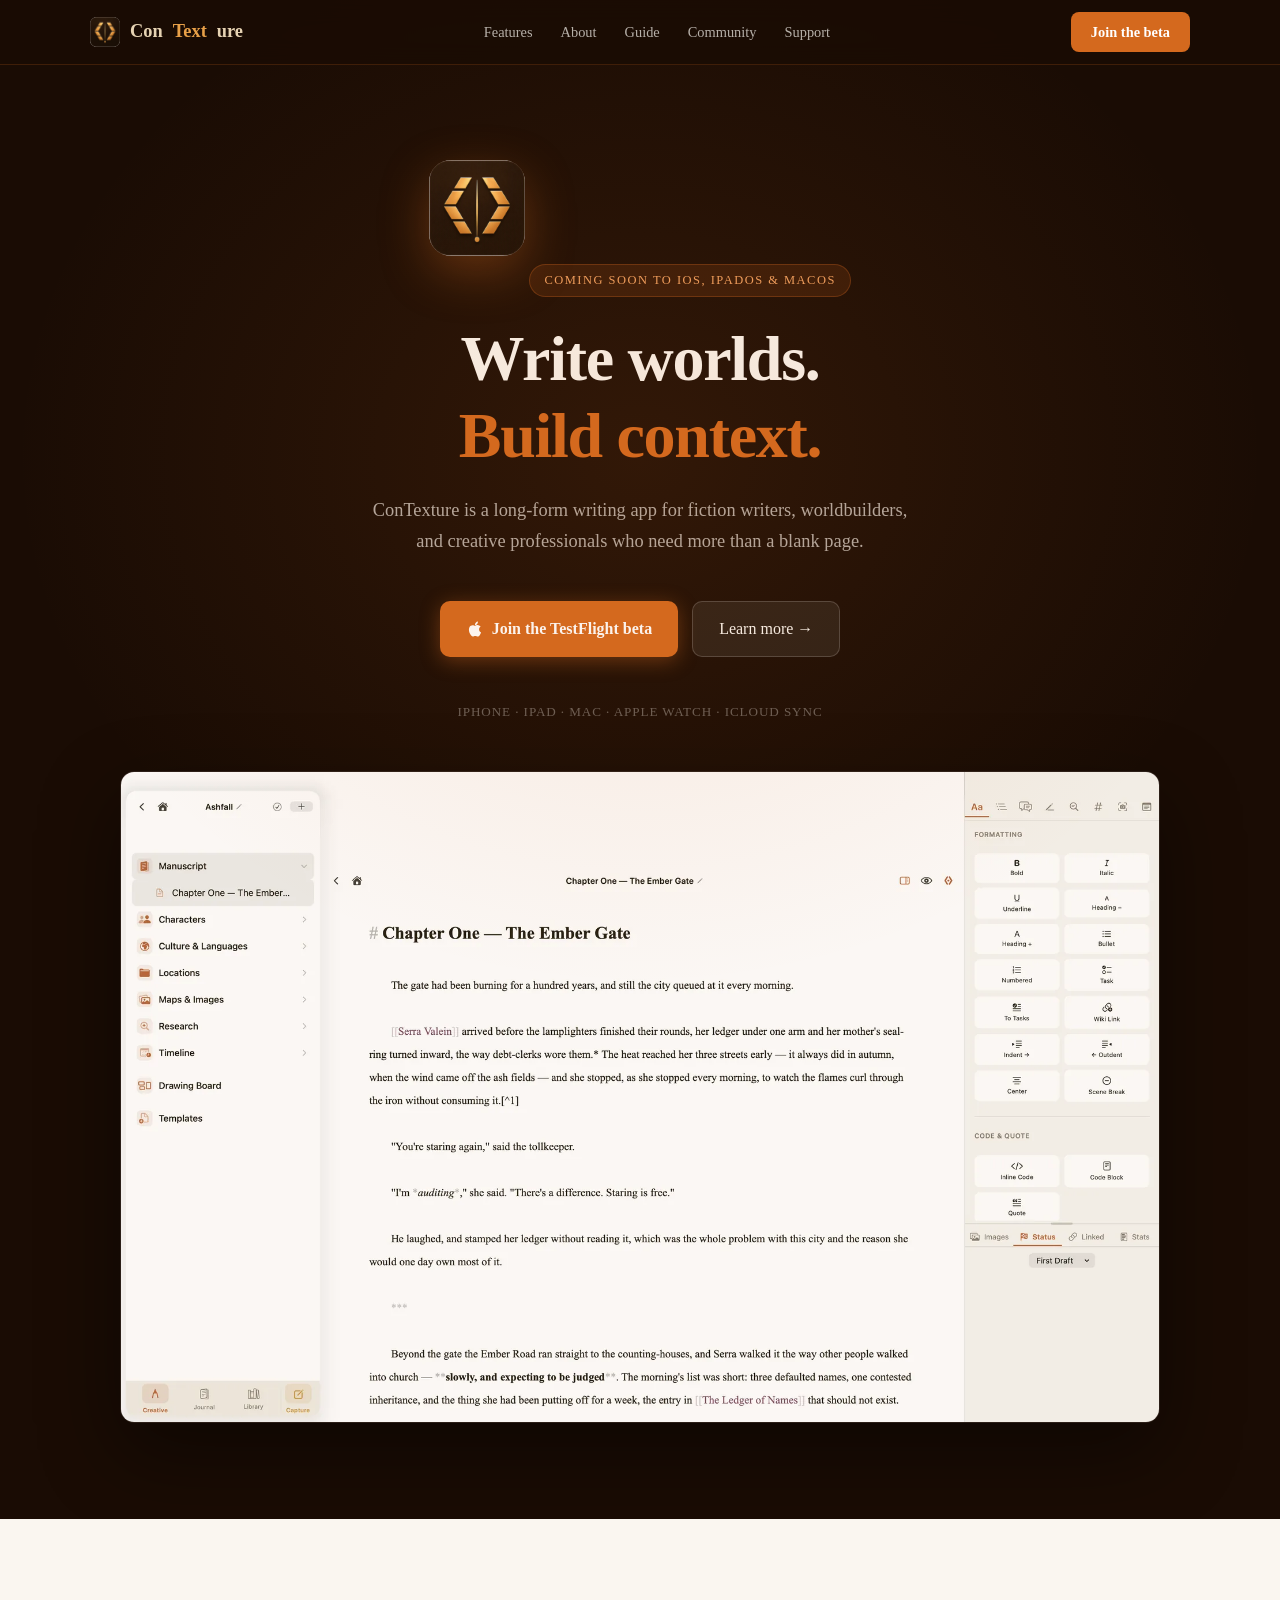
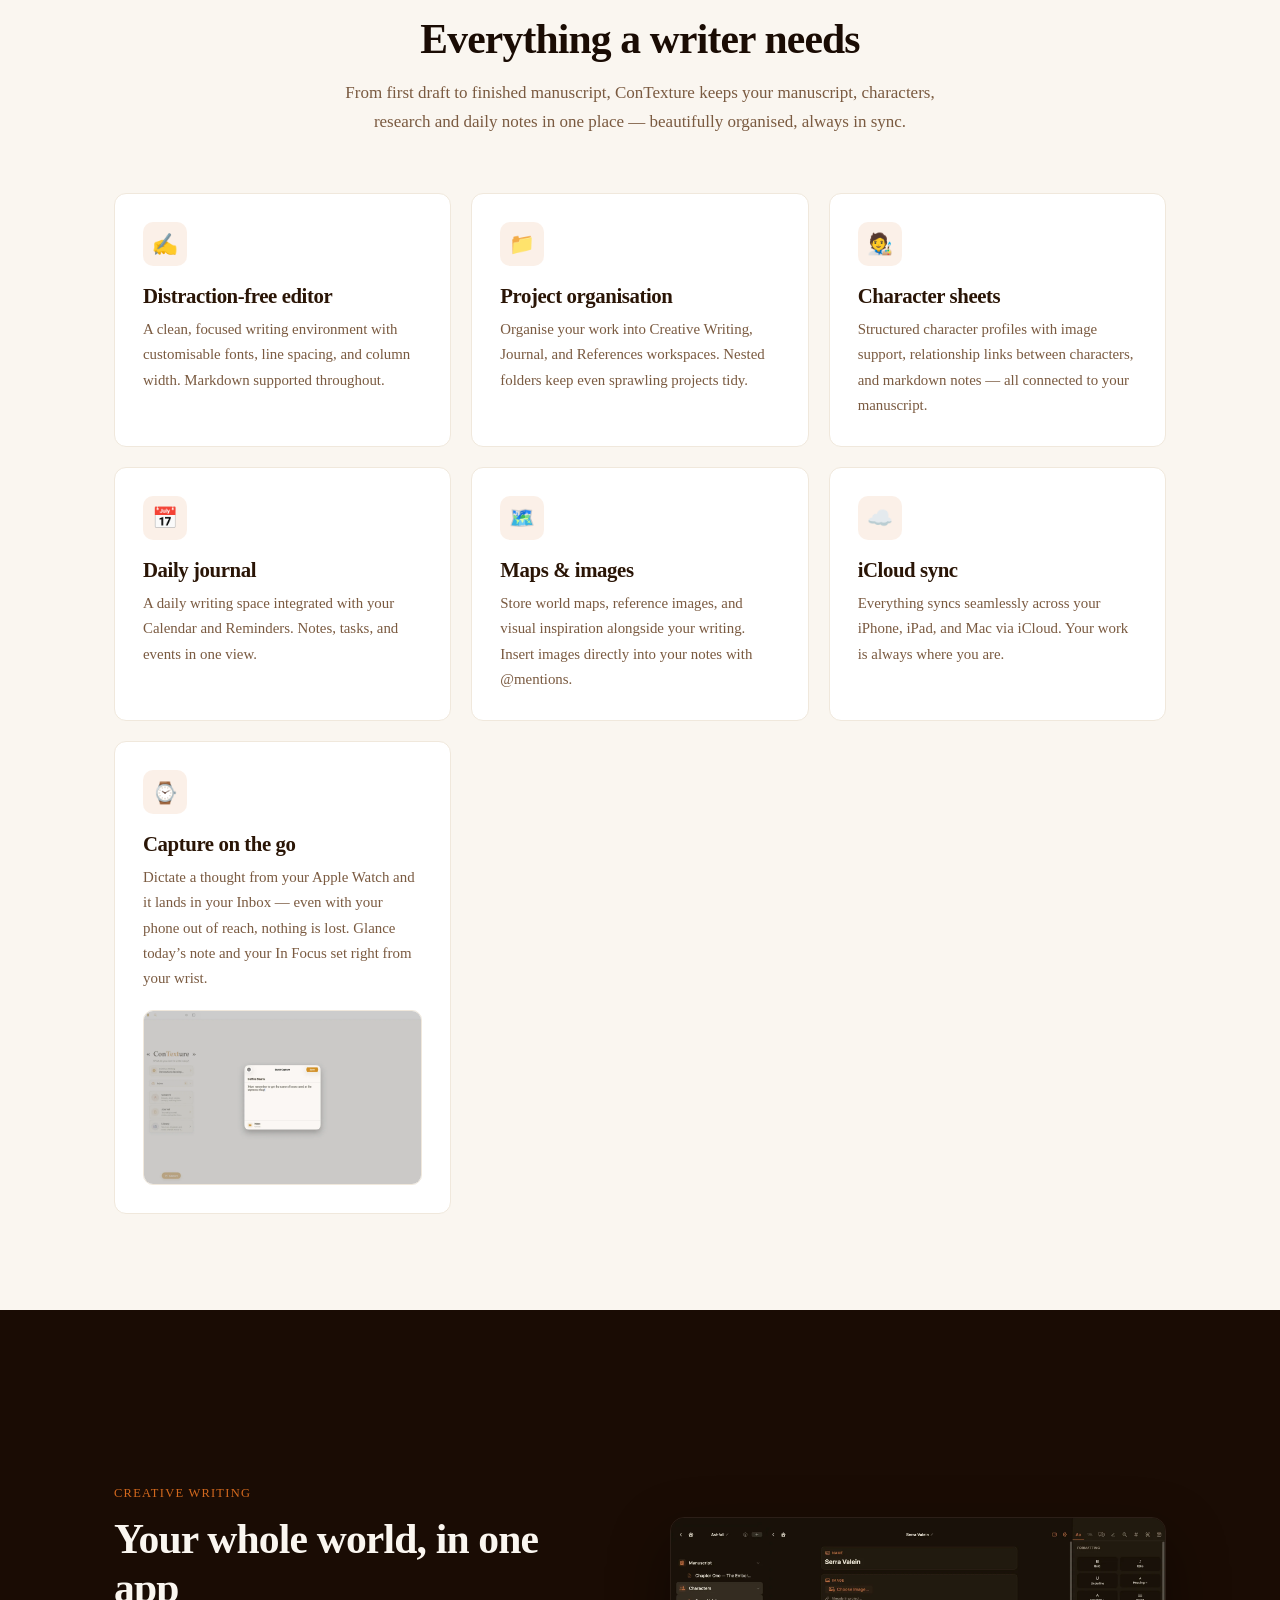
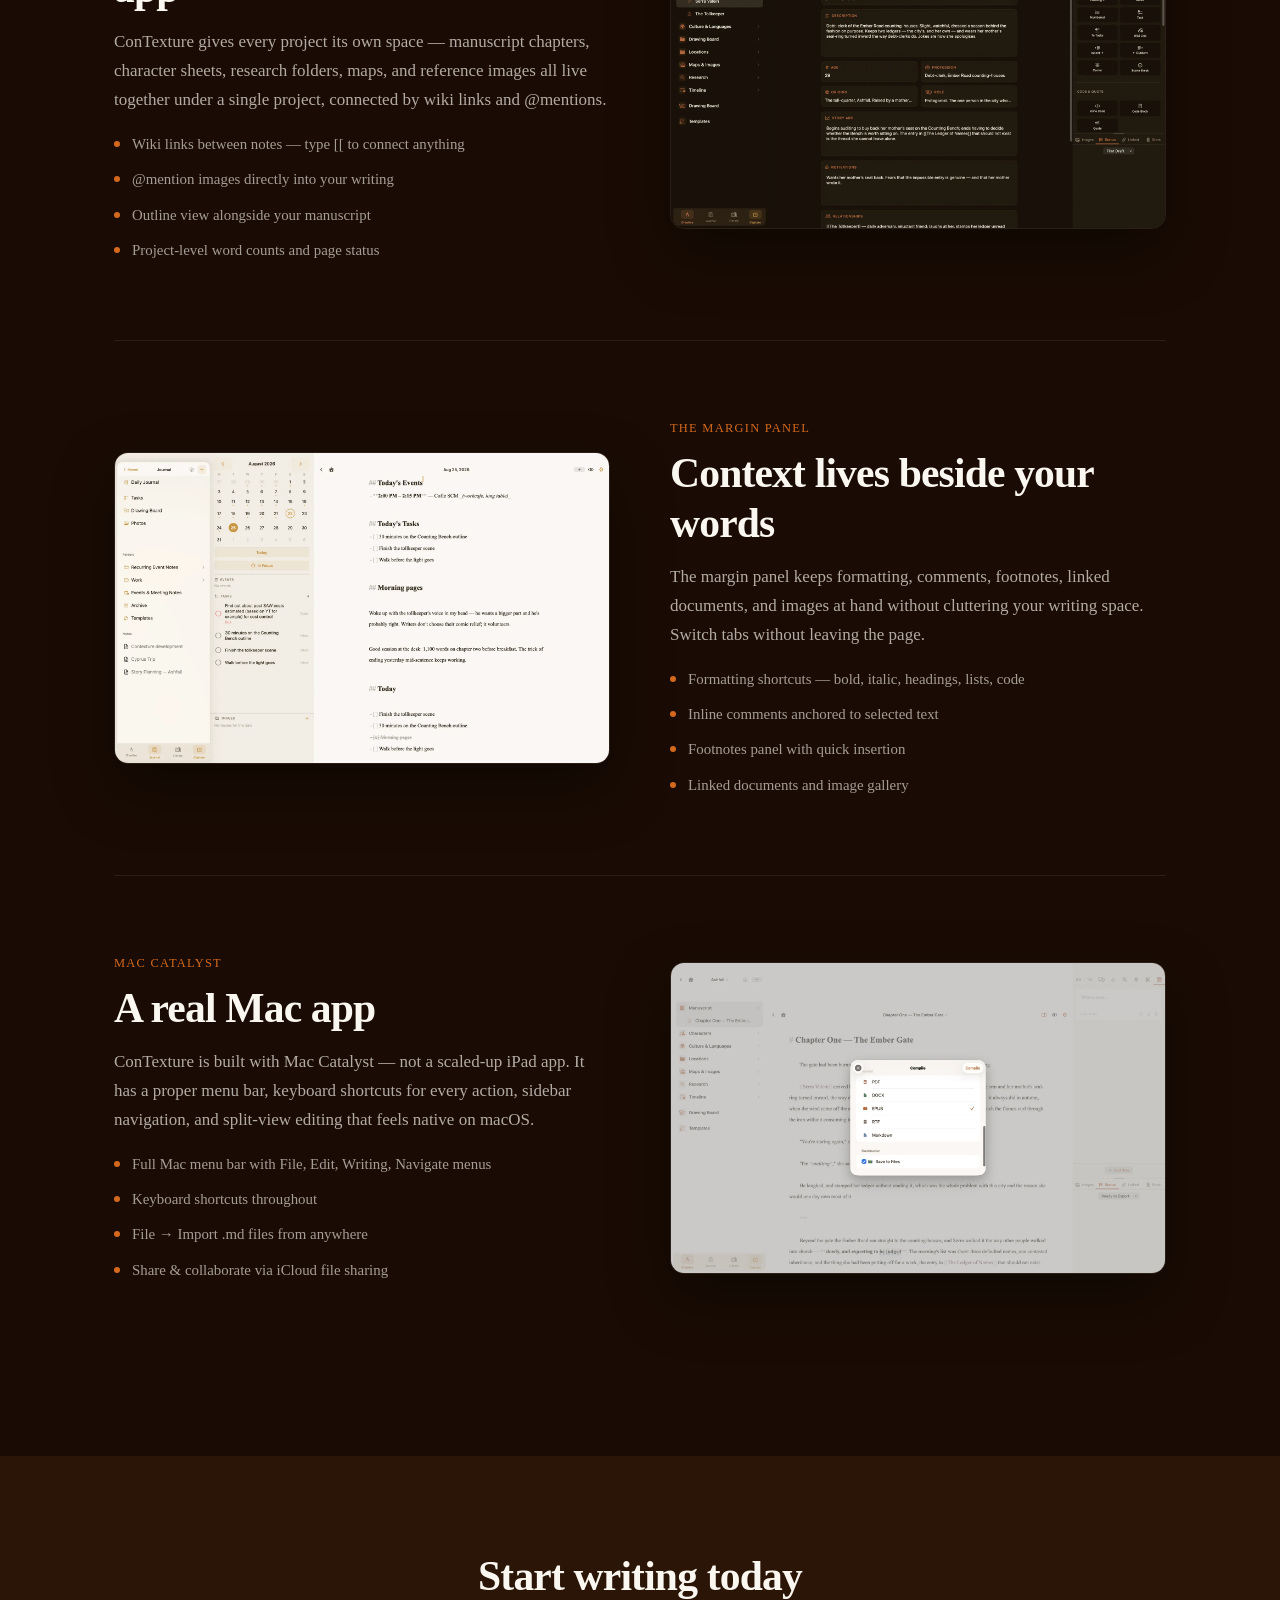
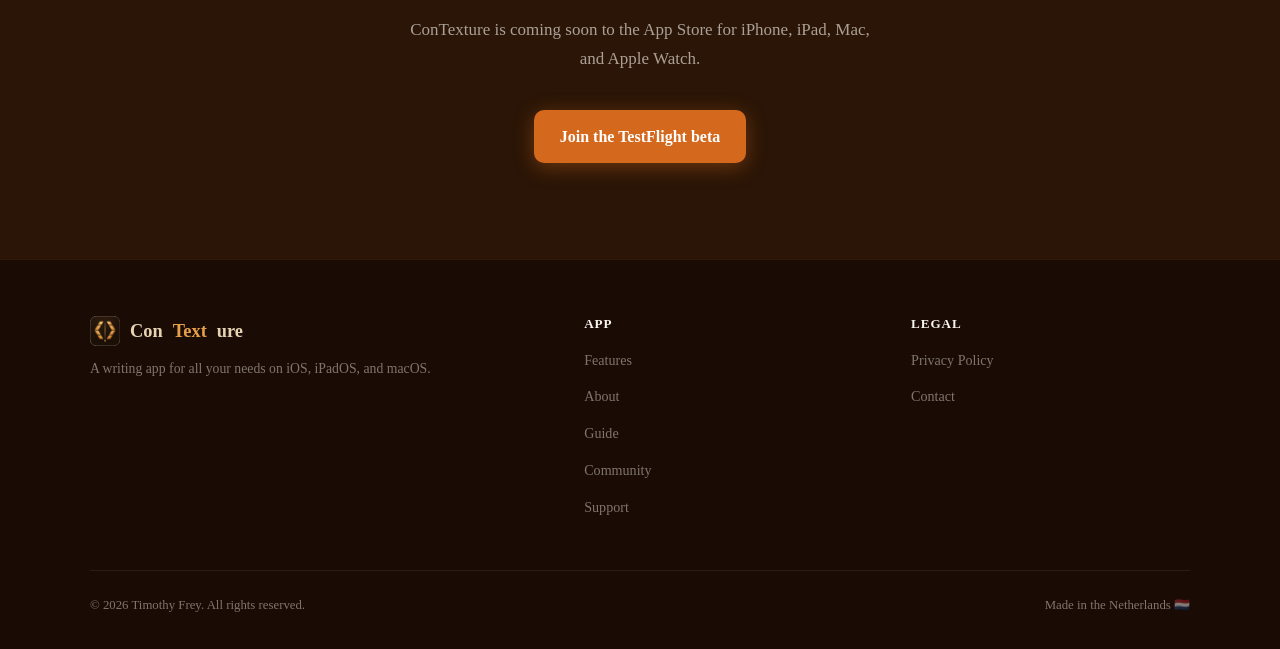
==== commit 021cb600: "Screenshots across the site, og:image, robots.txt, sitemap The site had exactly one image (the icon)" ====
--- a/index.html
+++ b/index.html
@@ -3,6 +3,10 @@
 <head>
   <meta charset="UTF-8">
   <meta name="viewport" content="width=device-width, initial-scale=1.0">
+  <meta property="og:image" content="https://contextureapp.app/img/og-image.jpg">
+  <meta property="og:image:width" content="1200">
+  <meta property="og:image:height" content="630">
+  <meta name="twitter:card" content="summary_large_image">
   <title>ConTexture — Long-form Writing for iOS, iPadOS & Mac</title>
   <meta name="description" content="ConTexture is a long-form writing app for fiction writers, worldbuilders, and journalers. A distraction-free editor, a Library shared across your books, daily notes with real calendar and task sync — all in plain Markdown files you own.">
   <meta property="og:title" content="ConTexture — Writing App for iOS & Mac">
@@ -37,7 +41,7 @@
 <section class="hero">
   <div class="container">
     <img class="hero-icon" src="icon.png" alt="ConTexture">
-    <div class="hero-eyebrow">Now on iOS, iPadOS &amp; macOS</div>
+    <div class="hero-eyebrow">Coming soon to iOS, iPadOS &amp; macOS</div>
     <h1>Write worlds.<br><em>Build context.</em></h1>
     <p class="hero-sub">ConTexture is a long-form writing app for fiction writers, worldbuilders, and creative professionals who need more than a blank page.</p>
     <div class="hero-buttons">
@@ -48,6 +52,9 @@
       <a class="btn-secondary" href="features.html">Learn more →</a>
     </div>
     <p class="hero-platforms">iPhone · iPad · Mac · Apple Watch · iCloud sync</p>
+    <figure class="hero-shot">
+      <img src="img/creative-editor-light.webp" width="1800" height="1128" alt="ConTexture on the Mac: a manuscript chapter open beside the project sidebar and the formatting panel" loading="eager">
+    </figure>
   </div>
 </section>
 
@@ -93,6 +100,8 @@
         <div class="feature-icon">⌚</div>
         <h3>Capture on the go</h3>
         <p>Dictate a thought from your Apple Watch and it lands in your Inbox — even with your phone out of reach, nothing is lost. Glance today’s note and your In Focus set right from your wrist.</p>
+      
+        <img class="card-shot" src="img/quick-capture.webp" alt="Quick Capture sheet saving a note to the Inbox" loading="lazy">
       </div>
     </div>
   </div>
@@ -114,7 +123,7 @@
         </ul>
       </div>
       <div class="df-visual">
-        <div class="df-mockup">📖<br><small style="font-size:1rem;display:block;margin-top:12px;color:rgba(240,160,96,0.7)">Creative Writing</small></div>
+        <img class="df-shot" src="img/character-sheet-dark.webp" width="1800" height="1128" alt="A structured character sheet in dark mode: name, image, description, age, profession, story arc, motivations and relationships" loading="lazy">
       </div>
     </div>
 
@@ -131,7 +140,7 @@
         </ul>
       </div>
       <div class="df-visual">
-        <div class="df-mockup">📋<br><small style="font-size:1rem;display:block;margin-top:12px;color:rgba(240,160,96,0.7)">Margin Panel</small></div>
+        <img class="df-shot" src="img/journal-daily.webp" width="1800" height="1128" alt="The Journal: calendar, events and tasks beside the daily note" loading="lazy">
       </div>
     </div>
 
@@ -148,7 +157,7 @@
         </ul>
       </div>
       <div class="df-visual">
-        <div class="df-mockup">💻<br><small style="font-size:1rem;display:block;margin-top:12px;color:rgba(240,160,96,0.7)">macOS</small></div>
+        <img class="df-shot" src="img/compile.webp" width="1800" height="1128" alt="Compile a manuscript to PDF, DOCX, EPUB, RTF or Markdown on the Mac" loading="lazy">
       </div>
     </div>
   </div>
--- a/css/style.css
+++ b/css/style.css
@@ -166,3 +166,10 @@
   .footer-bottom{flex-direction:column;text-align:center}
 }
 @media(prefers-reduced-motion:reduce){*,*::before,*::after{transition:none!important}}
+
+/* screenshots */
+.hero-shot{margin:48px auto 0;max-width:1040px}
+.hero-shot img{width:100%;height:auto;display:block;border-radius:14px;box-shadow:0 30px 80px rgba(0,0,0,0.45);border:1px solid rgba(255,255,255,0.08)}
+.df-visual:has(.df-shot){padding:0;background:none;border:none;min-height:0}
+.df-shot{width:100%;height:auto;display:block;border-radius:14px;box-shadow:0 24px 60px rgba(0,0,0,0.4);border:1px solid rgba(255,255,255,0.08)}
+.card-shot{width:100%;height:auto;display:block;border-radius:10px;margin-top:18px;border:1px solid var(--cream-dark)}
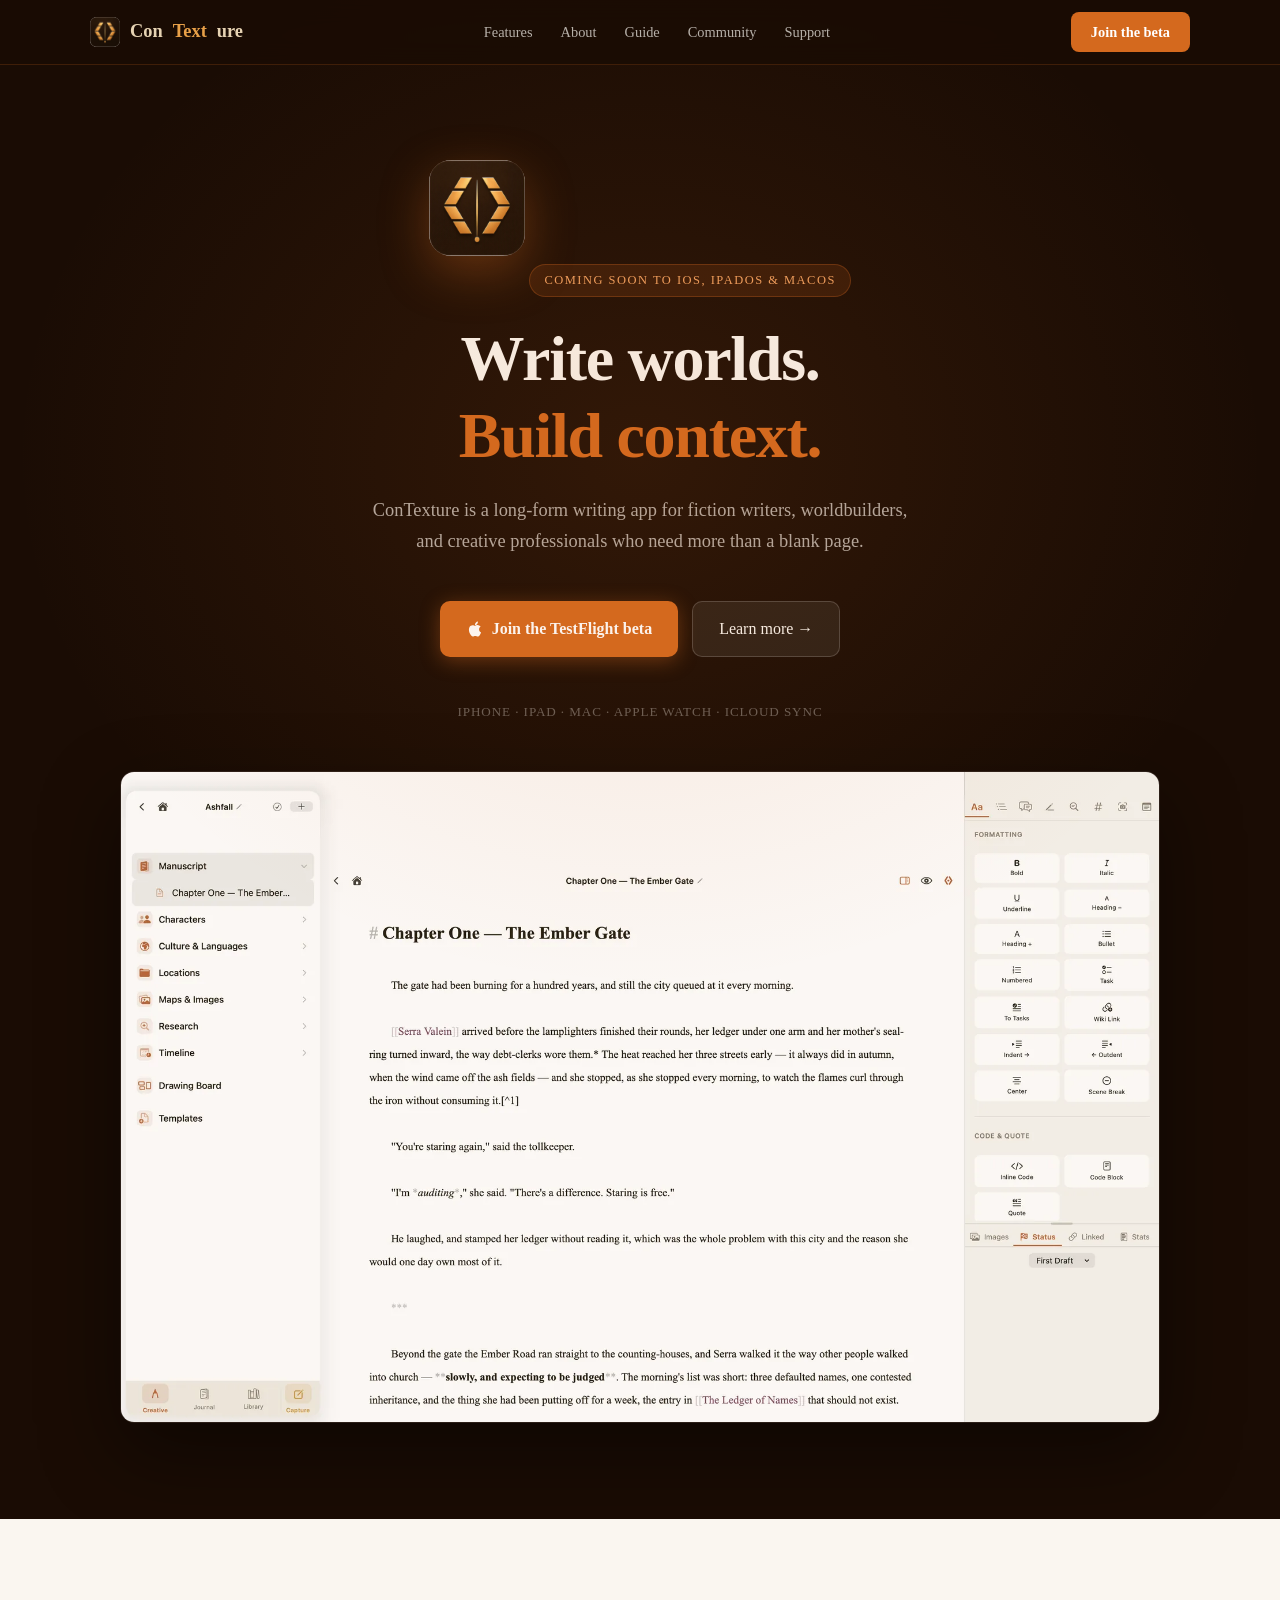
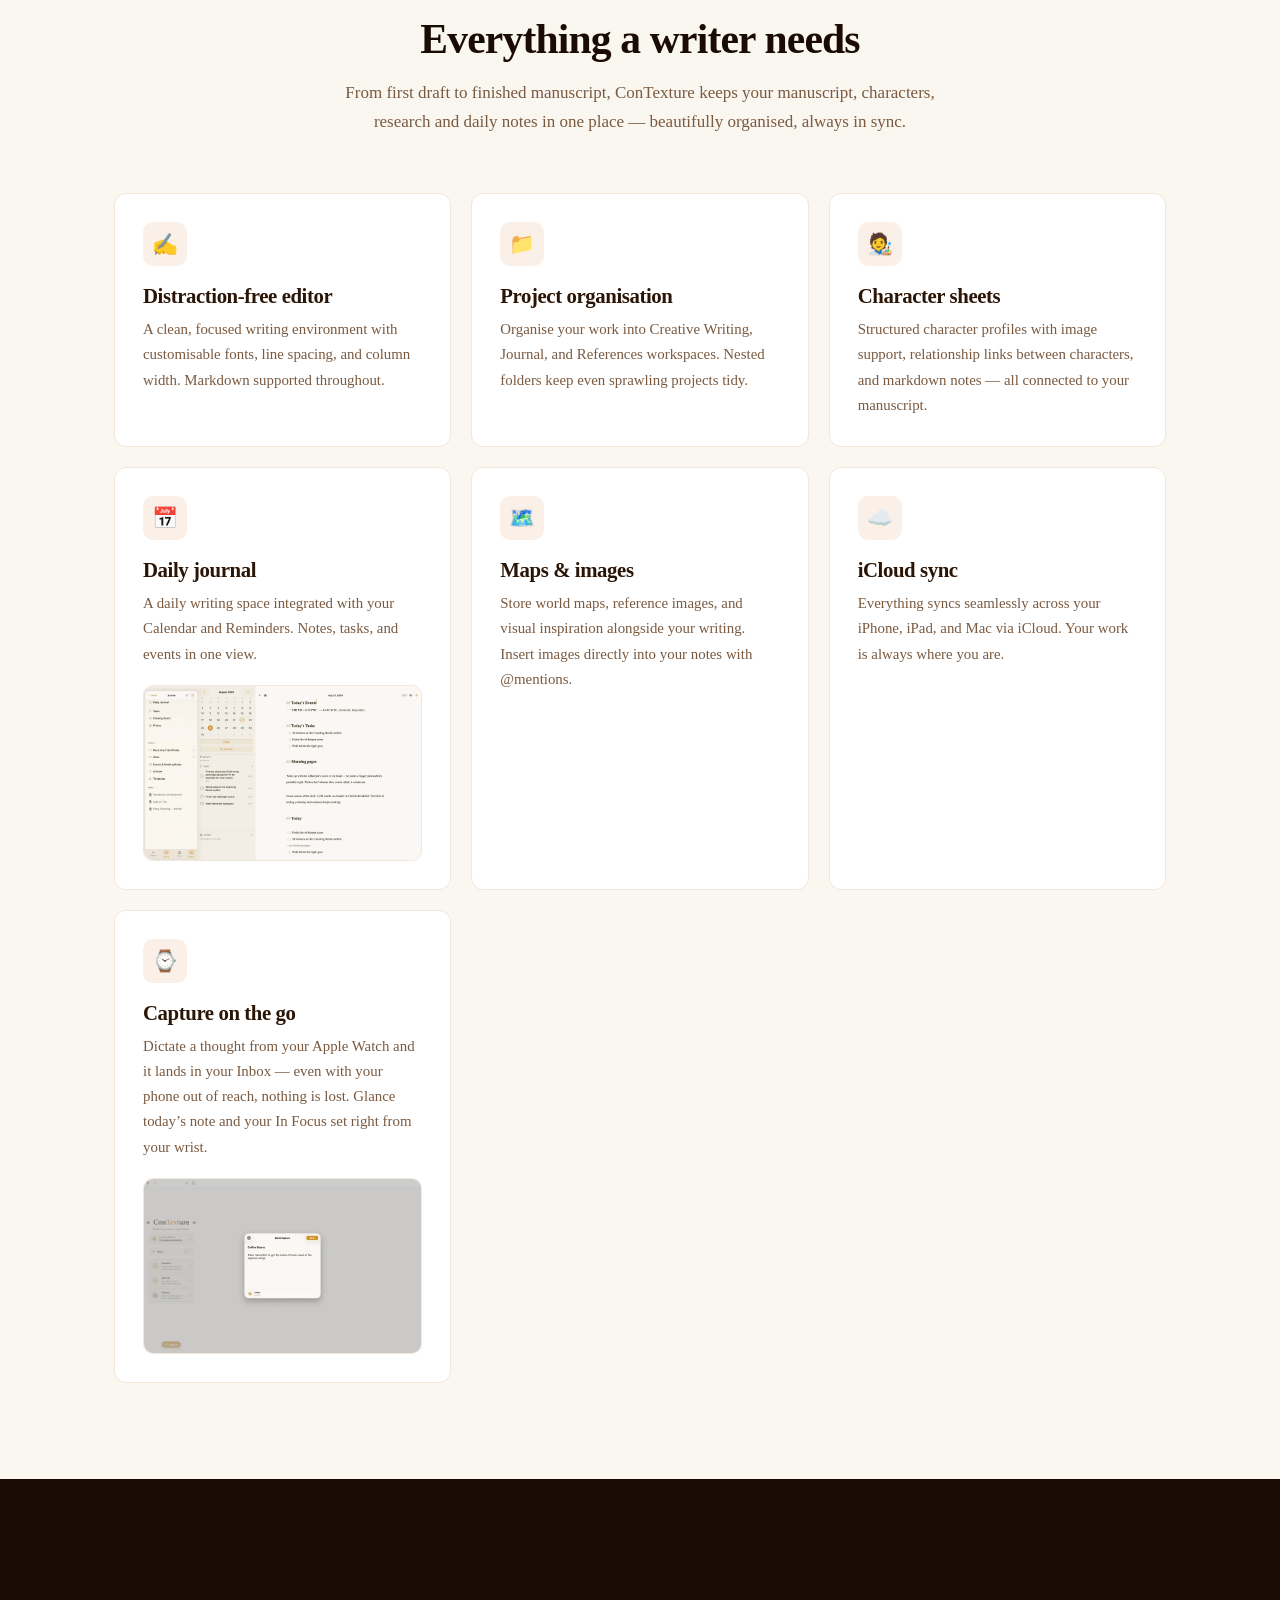
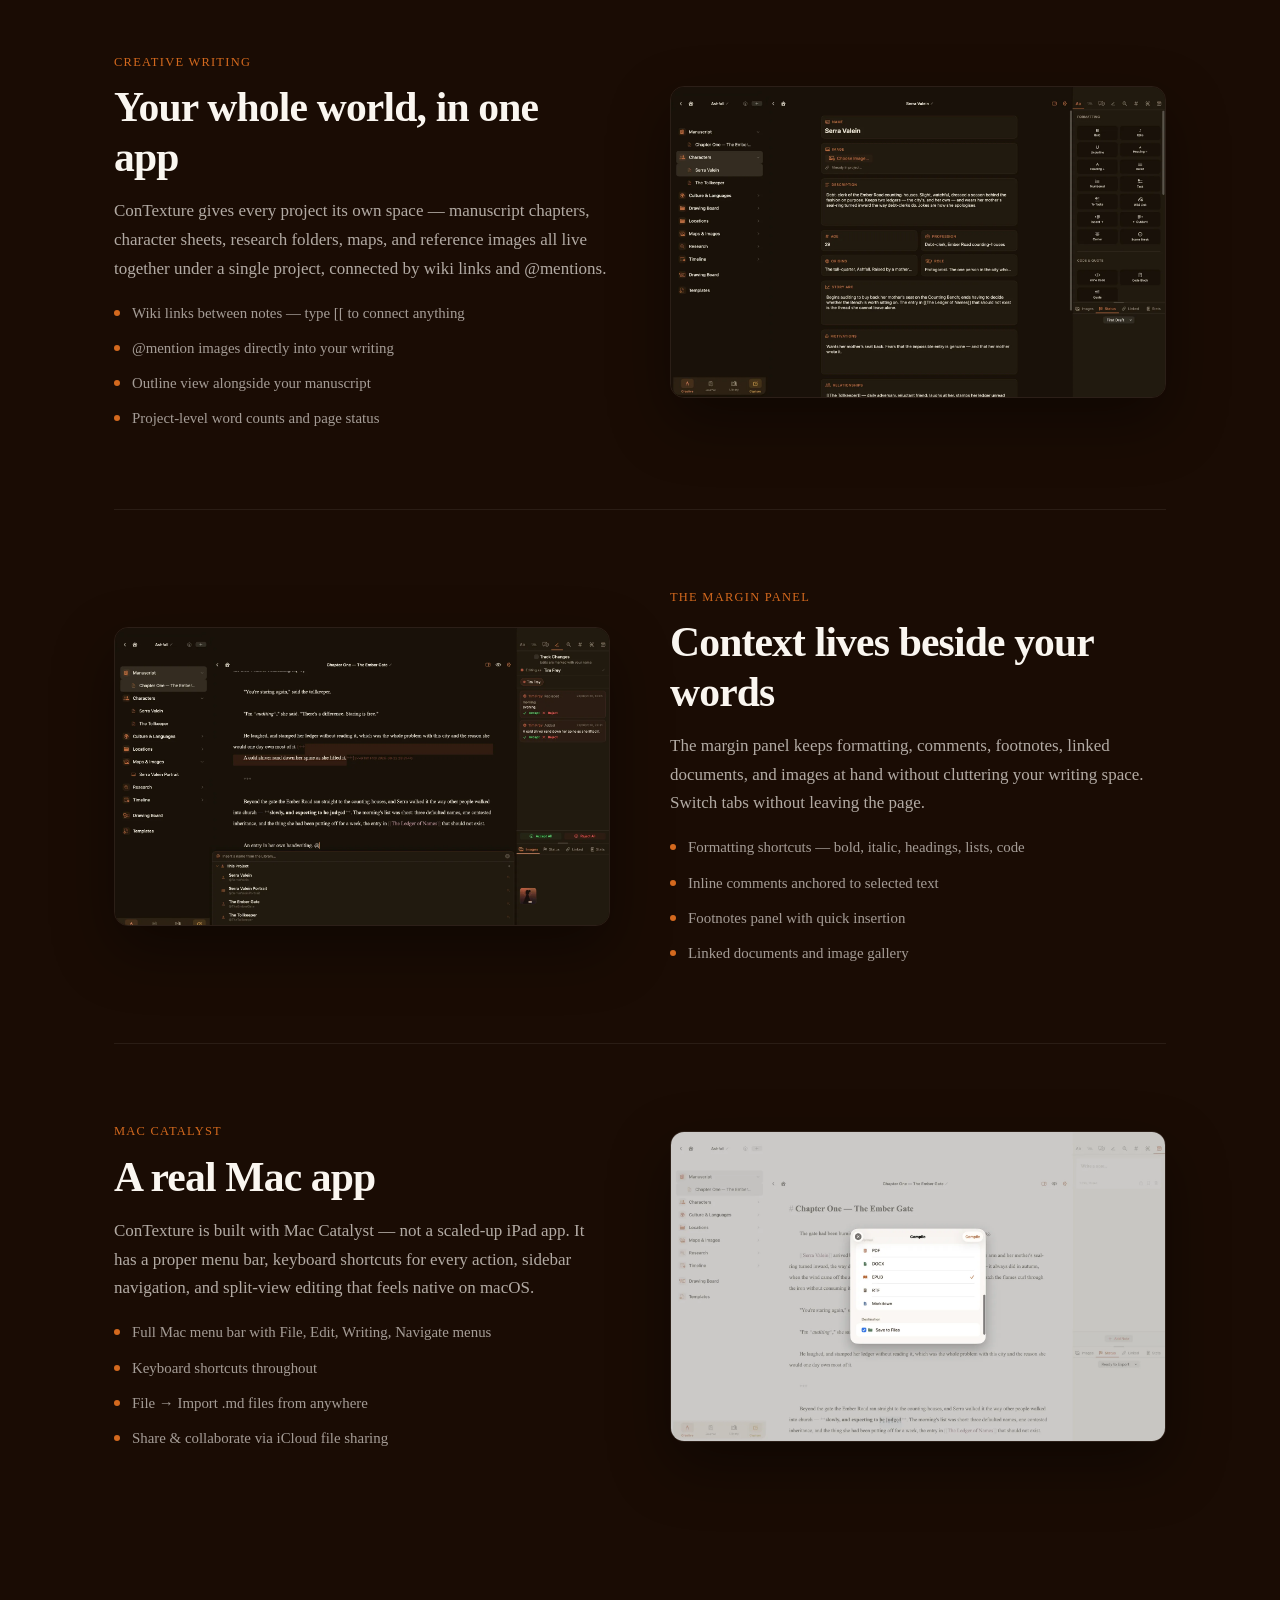
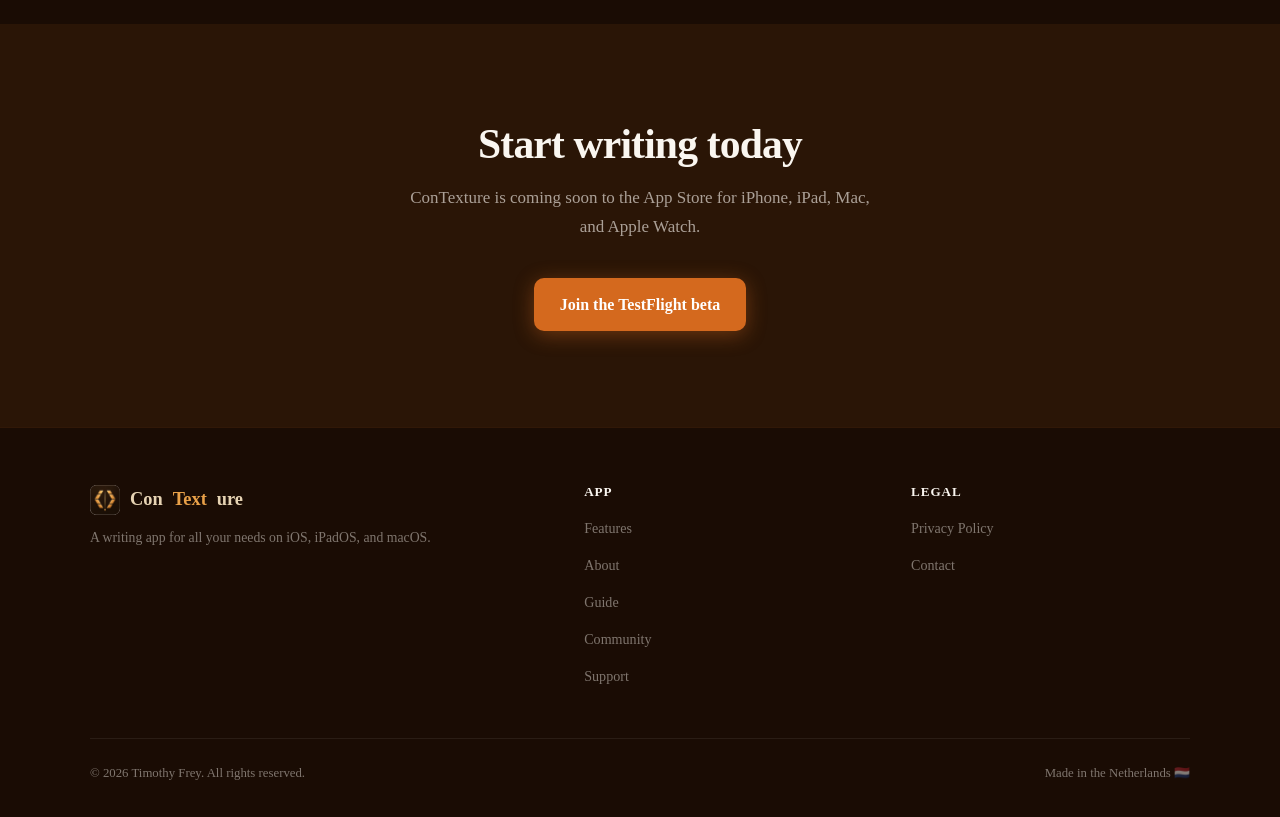
==== commit 8c34063e: "Index: margin-panel block shows the margin panel, Journal shot moves to its card The Margin Panel de" ====
--- a/index.html
+++ b/index.html
@@ -85,6 +85,8 @@
         <div class="feature-icon">📅</div>
         <h3>Daily journal</h3>
         <p>A daily writing space integrated with your Calendar and Reminders. Notes, tasks, and events in one view.</p>
+      
+        <img class="card-shot" src="img/journal-daily.webp" alt="The Journal: calendar, events and tasks beside the daily note" loading="lazy">
       </div>
       <div class="feature-card">
         <div class="feature-icon">🗺️</div>
@@ -140,7 +142,7 @@
         </ul>
       </div>
       <div class="df-visual">
-        <img class="df-shot" src="img/journal-daily.webp" width="1800" height="1128" alt="The Journal: calendar, events and tasks beside the daily note" loading="lazy">
+        <img class="df-shot" src="img/at-mention-library.webp" width="1800" height="1083" alt="The margin panel beside a chapter: Track Changes with accept and reject, and tabs for images, status, linked documents and stats" loading="lazy">
       </div>
     </div>
 
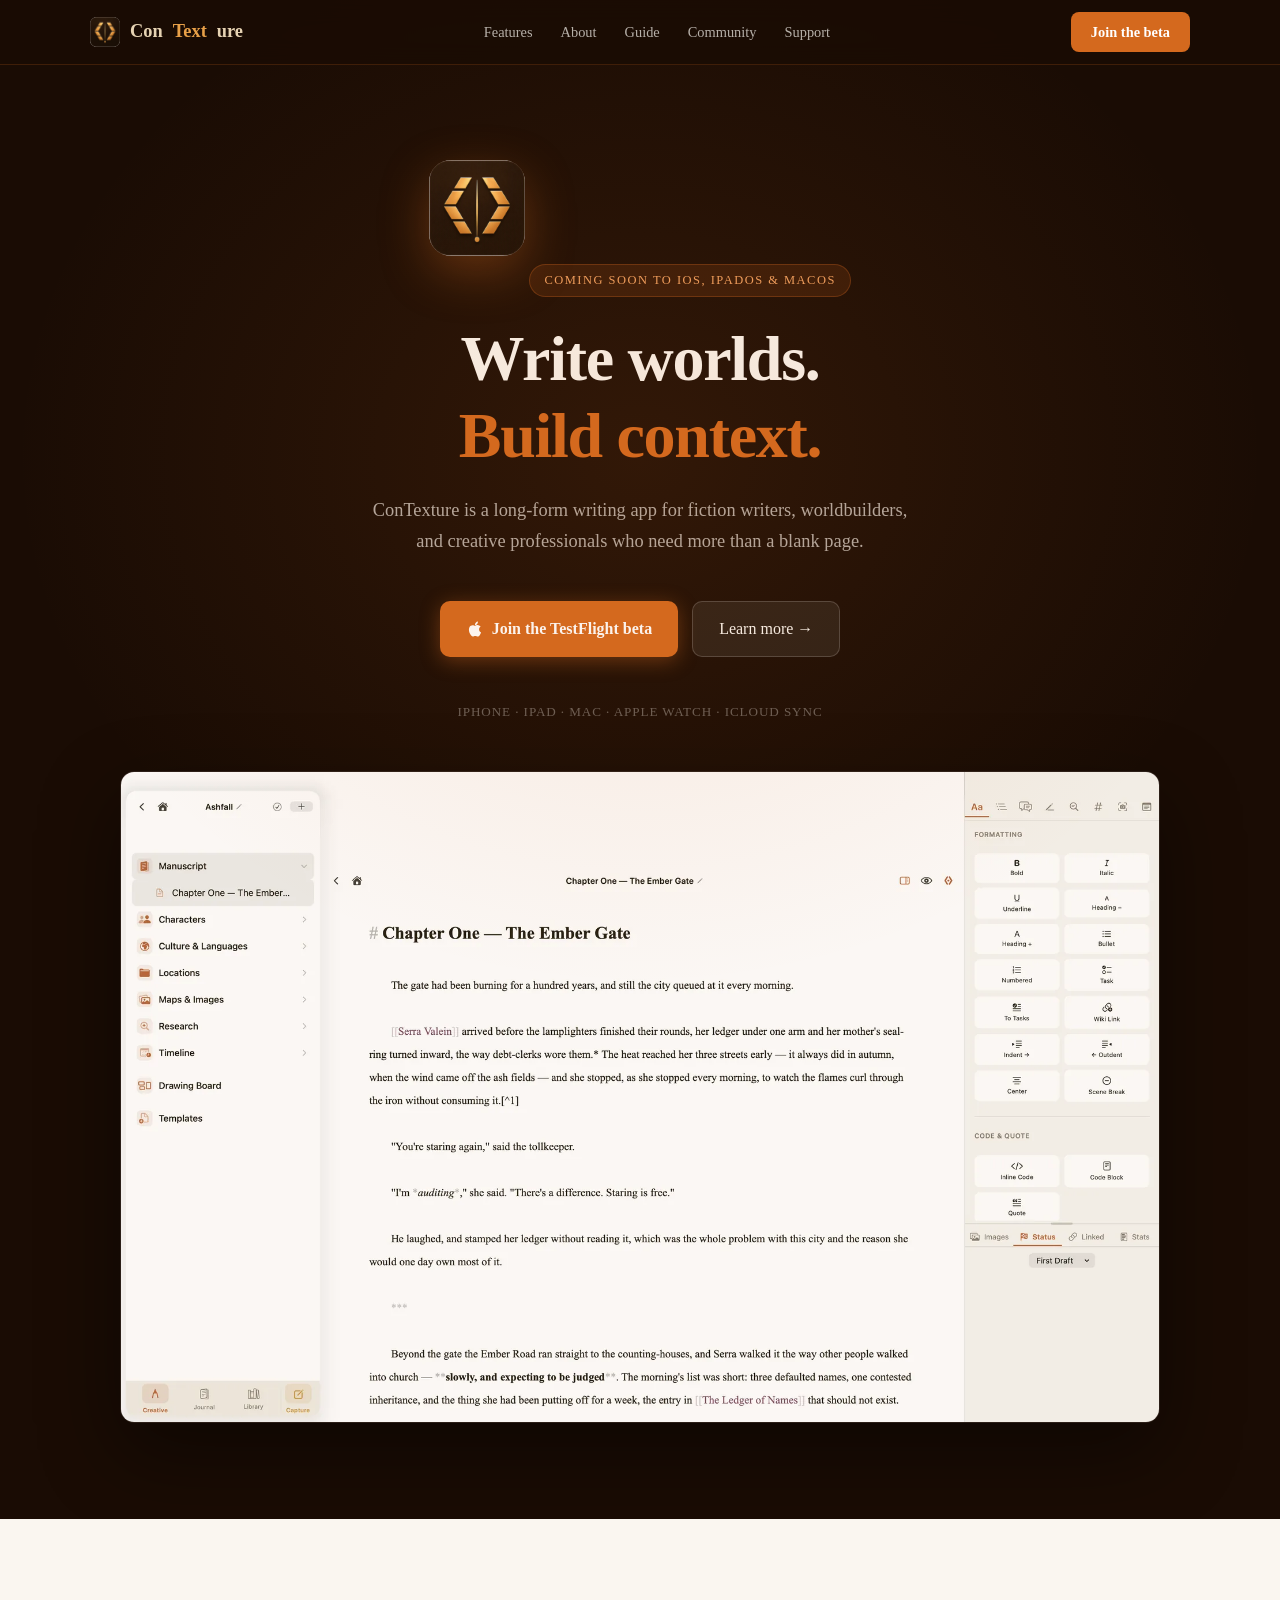
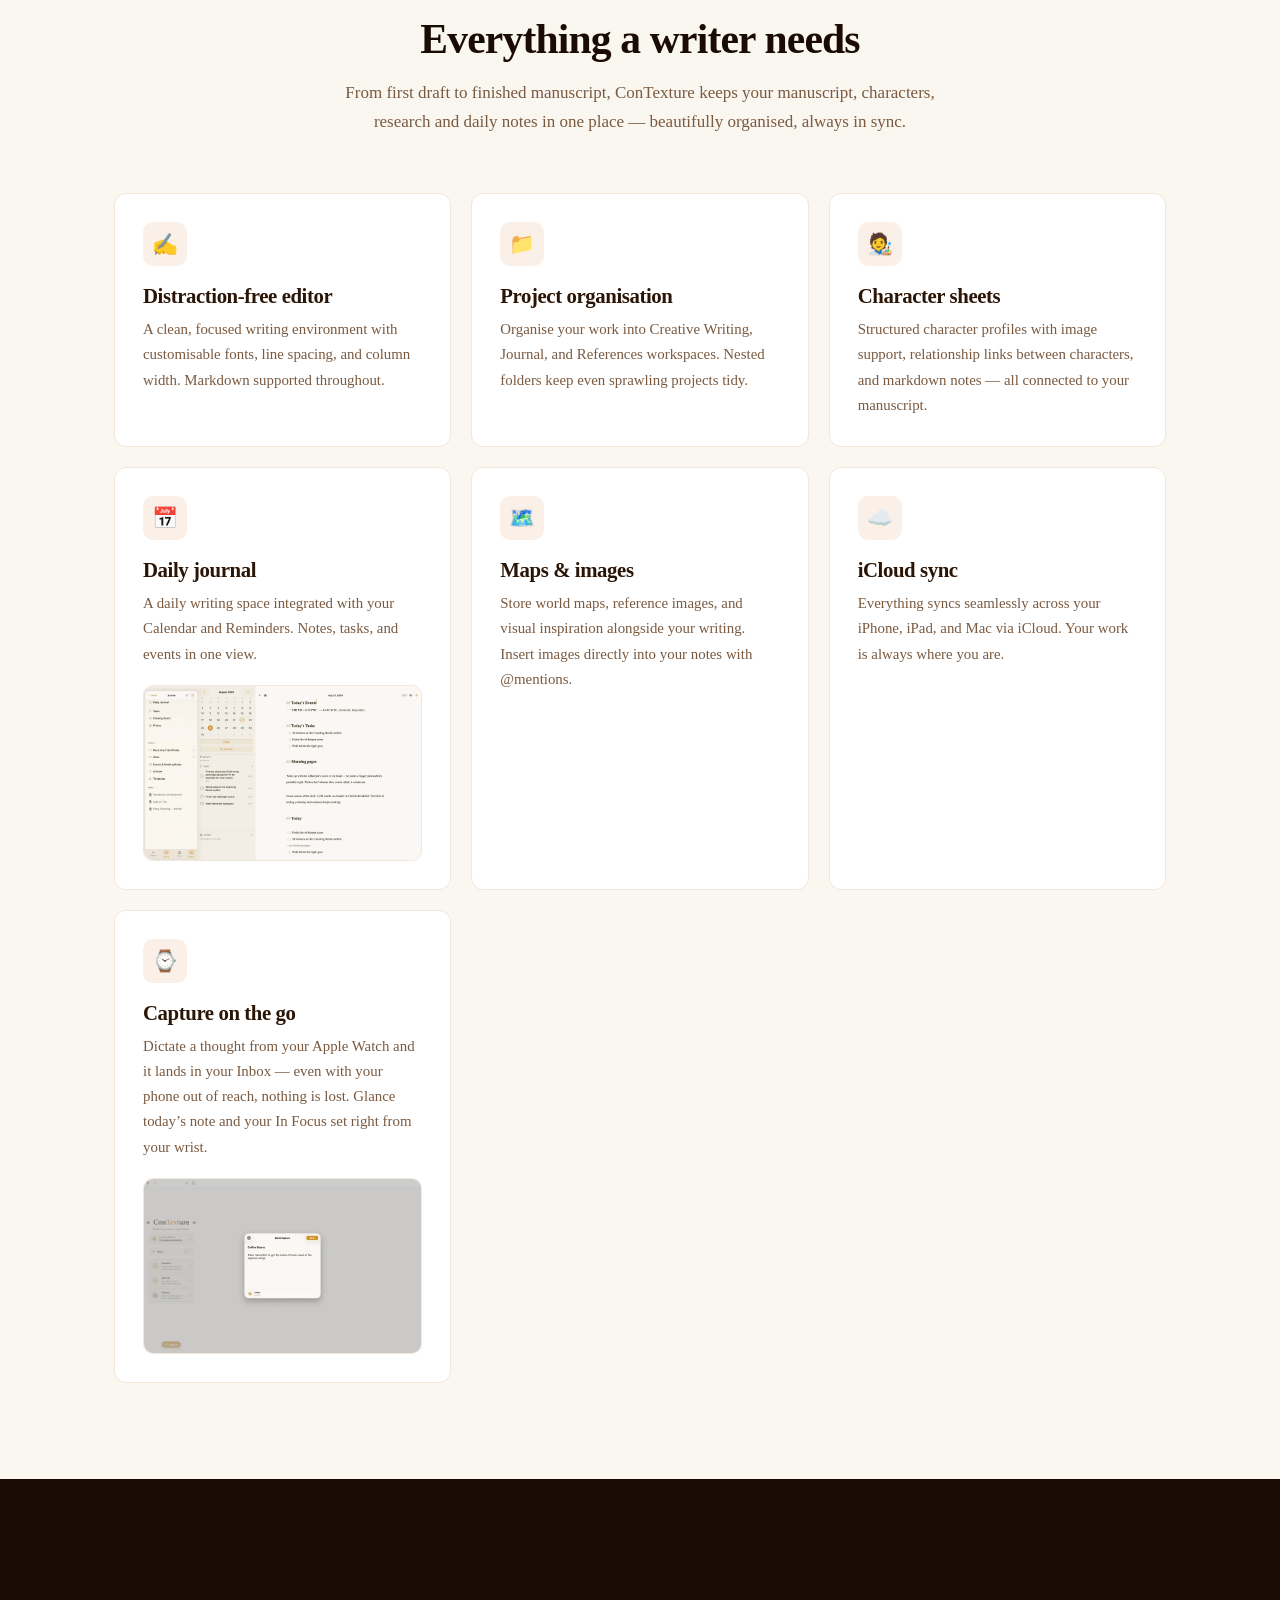
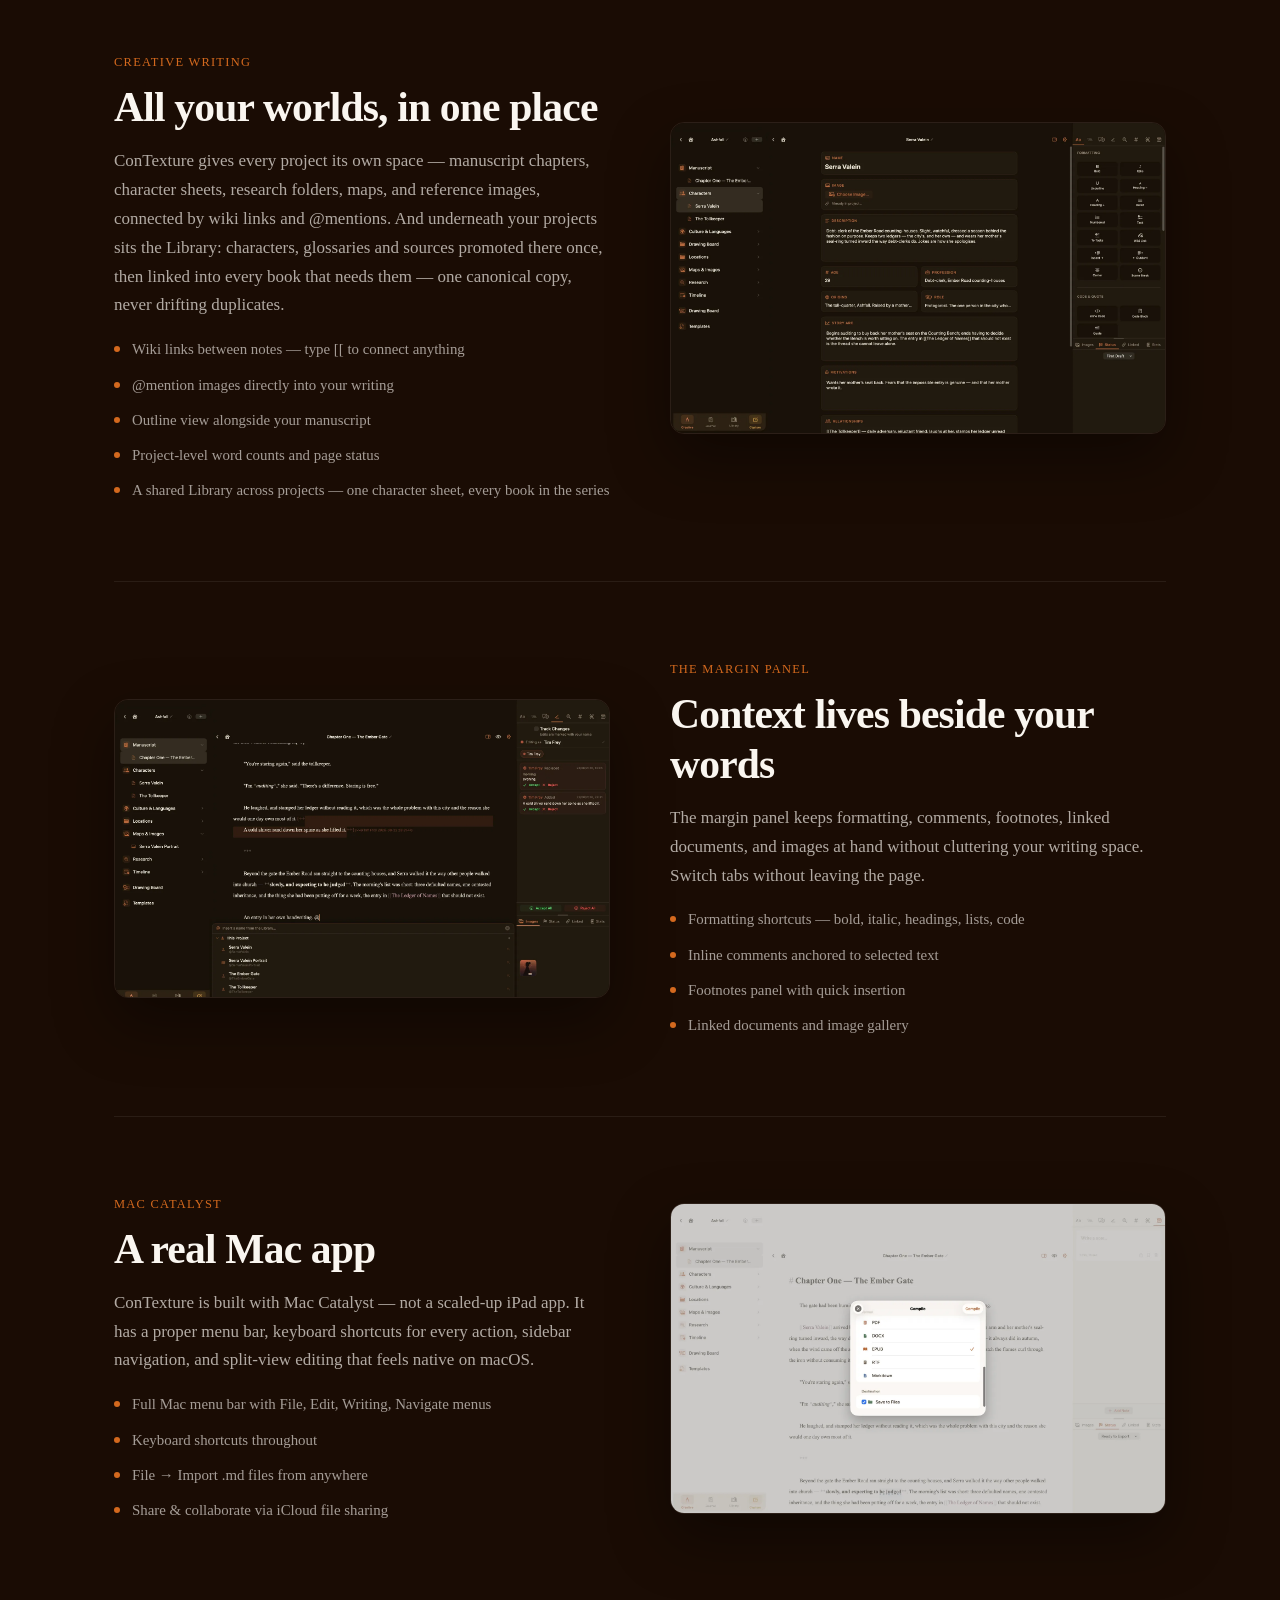
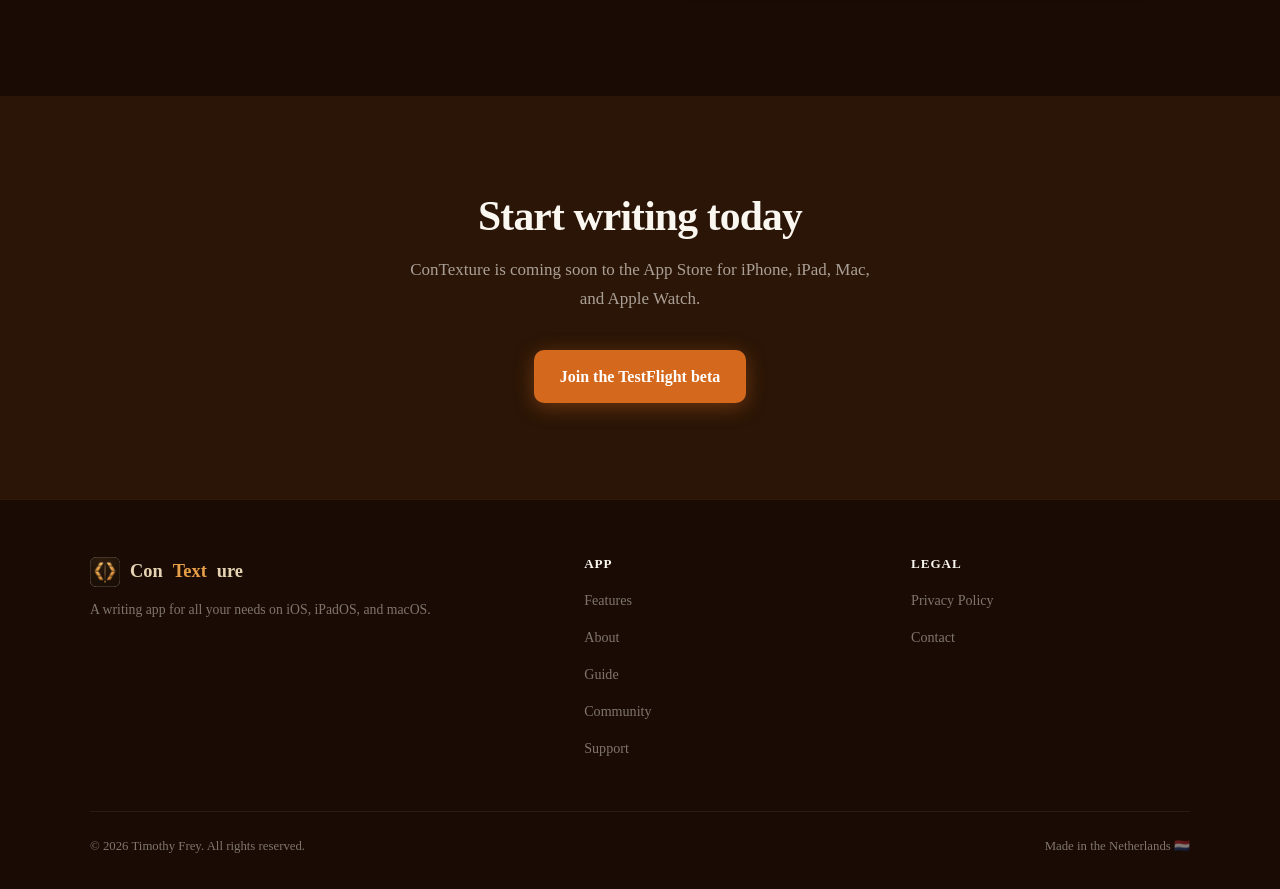
==== commit 6106e110: "Creative block: retitle to 'All your worlds, in one place', reference the Library The two-tier model" ====
--- a/index.html
+++ b/index.html
@@ -115,13 +115,14 @@
     <div class="deep-feature">
       <div class="df-text">
         <span class="df-eyebrow">Creative Writing</span>
-        <h2>Your whole world, in one app</h2>
-        <p>ConTexture gives every project its own space — manuscript chapters, character sheets, research folders, maps, and reference images all live together under a single project, connected by wiki links and @mentions.</p>
+        <h2>All your worlds, in one place</h2>
+        <p>ConTexture gives every project its own space — manuscript chapters, character sheets, research folders, maps, and reference images, connected by wiki links and @mentions. And underneath your projects sits the Library: characters, glossaries and sources promoted there once, then linked into every book that needs them — one canonical copy, never drifting duplicates.</p>
         <ul class="df-list">
           <li>Wiki links between notes — type [[ to connect anything</li>
           <li>@mention images directly into your writing</li>
           <li>Outline view alongside your manuscript</li>
           <li>Project-level word counts and page status</li>
+          <li>A shared Library across projects — one character sheet, every book in the series</li>
         </ul>
       </div>
       <div class="df-visual">
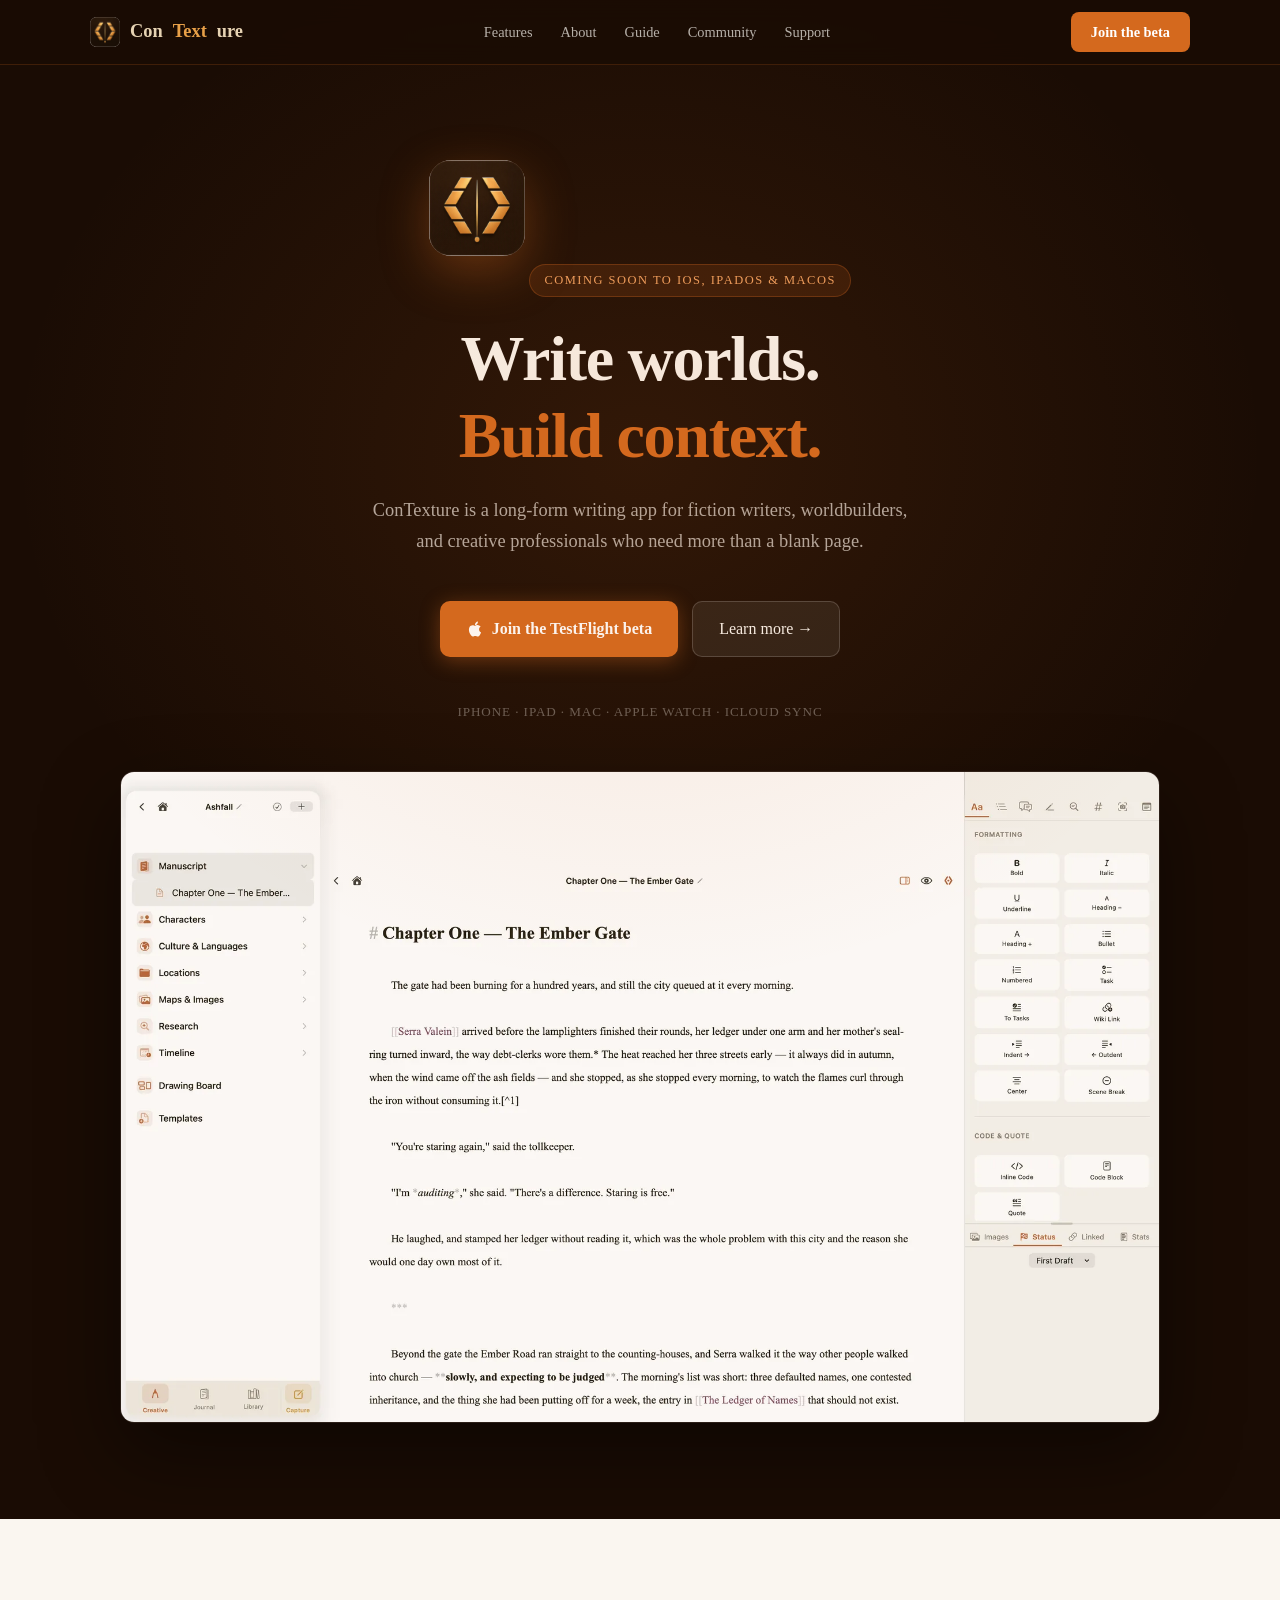
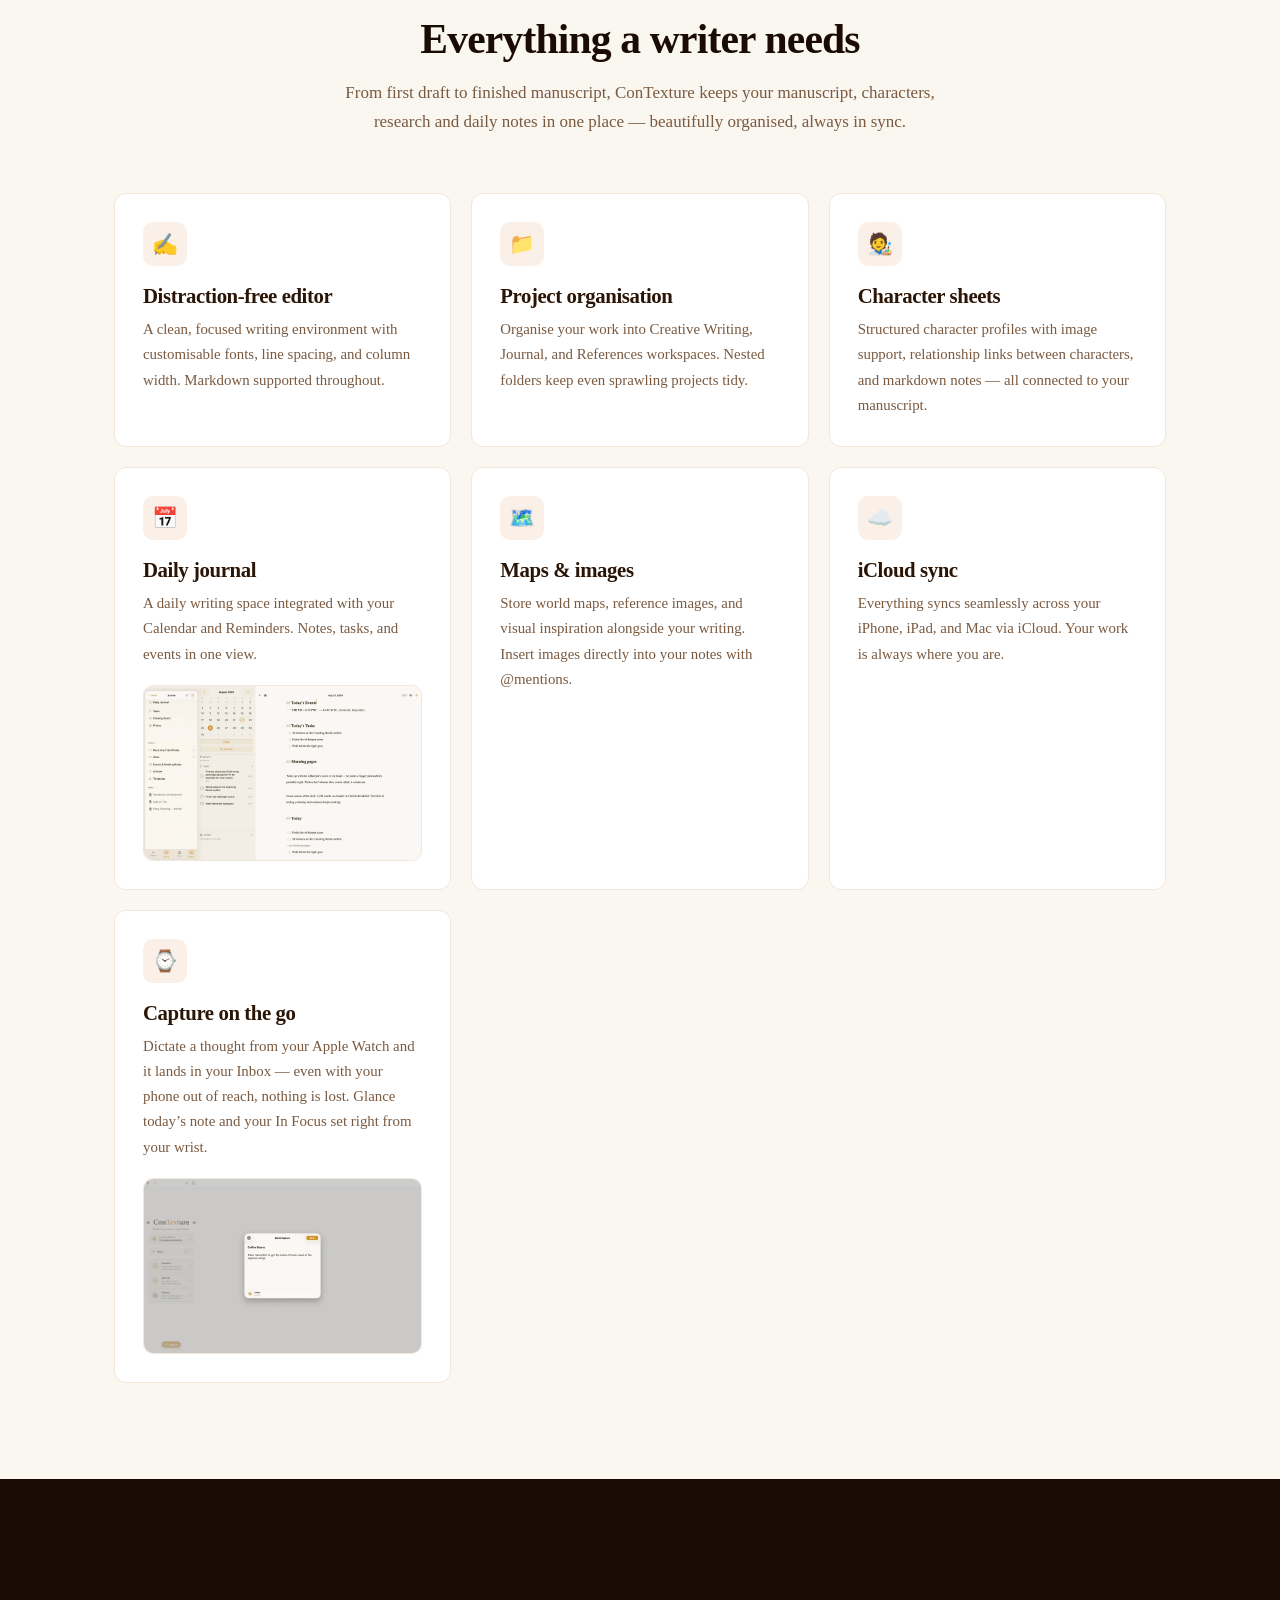
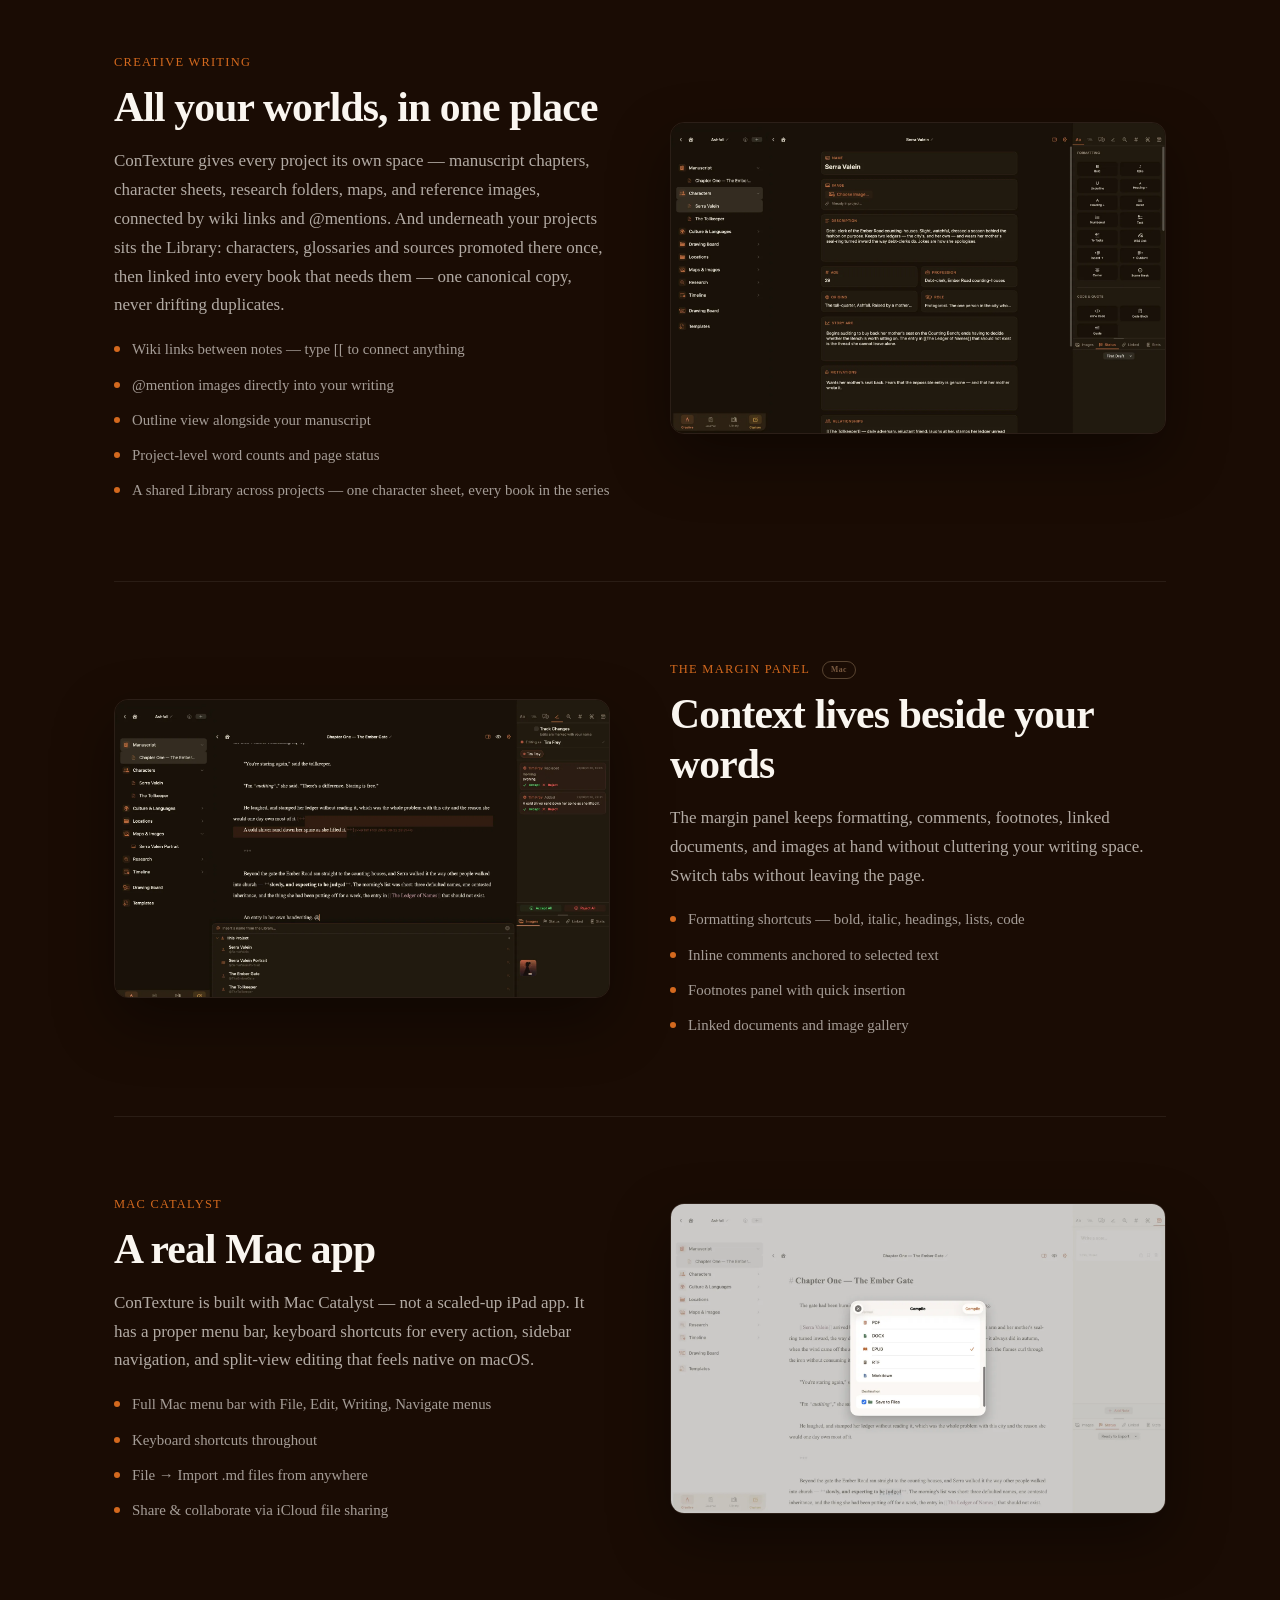
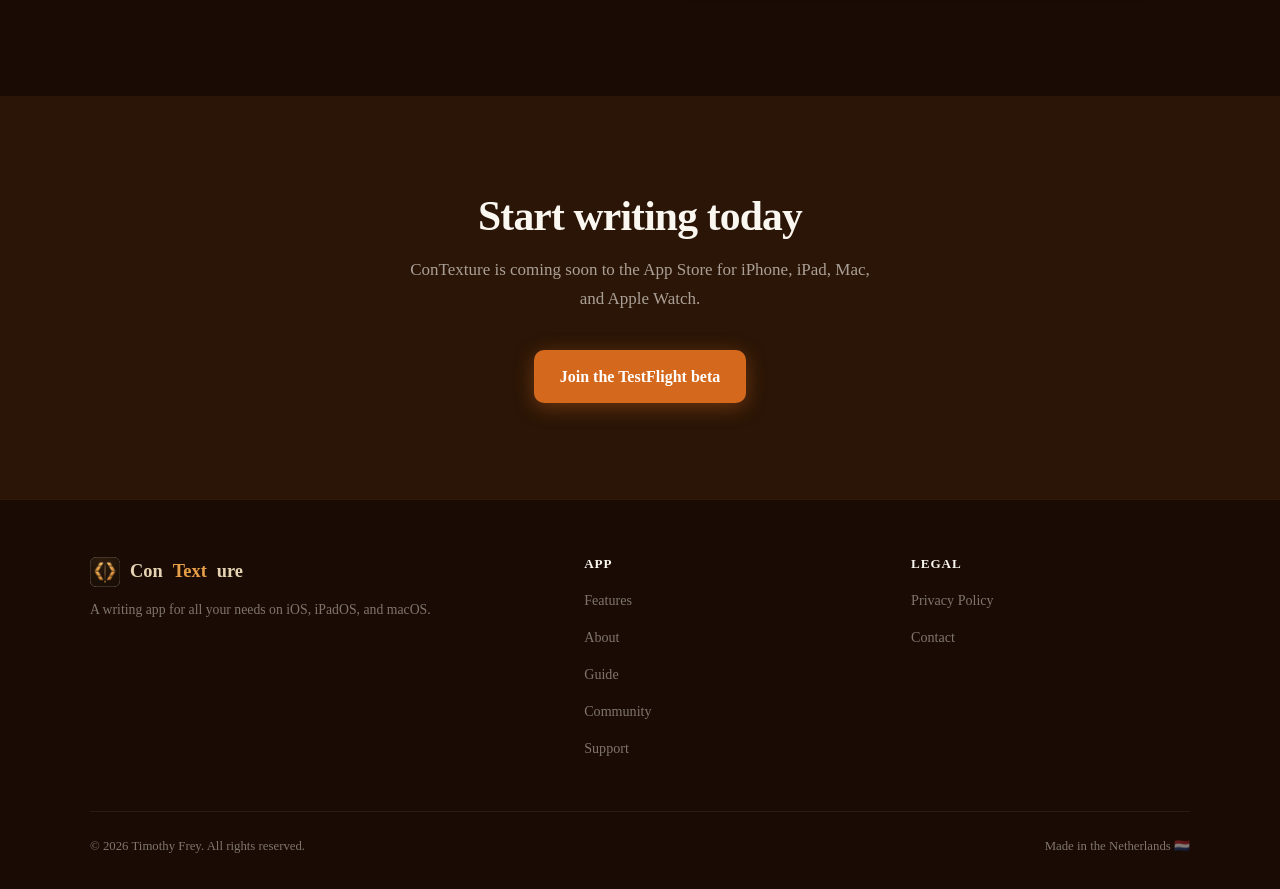
==== commit a6a53e5c: "Mac-only badge on margin-panel features Small pill chip beside The Margin Panel (index) and Inline c" ====
--- a/index.html
+++ b/index.html
@@ -132,7 +132,7 @@
 
     <div class="deep-feature reverse">
       <div class="df-text">
-        <span class="df-eyebrow">The Margin Panel</span>
+        <span class="df-eyebrow">The Margin Panel <span class="badge-mac" title="Available in the Mac app">Mac</span></span>
         <h2>Context lives beside your words</h2>
         <p>The margin panel keeps formatting, comments, footnotes, linked documents, and images at hand without cluttering your writing space. Switch tabs without leaving the page.</p>
         <ul class="df-list">
--- a/css/style.css
+++ b/css/style.css
@@ -79,6 +79,7 @@
 .deep-feature:last-child{border-bottom:none}
 .deep-feature.reverse .df-text{order:2}
 .deep-feature.reverse .df-visual{order:1}
+.badge-mac{display:inline-block;margin-left:8px;padding:1px 8px 2px;font-size:0.62em;font-weight:600;letter-spacing:0.06em;vertical-align:middle;color:var(--text-muted);border:1px solid rgba(200,168,130,0.35);border-radius:999px;white-space:nowrap;text-transform:none}
 .df-eyebrow{display:inline-block;color:var(--amber);font-size:0.78rem;letter-spacing:0.1em;text-transform:uppercase;margin-bottom:10px}
 .df-text h2{color:var(--cream);margin-bottom:14px}
 .df-text p{color:rgba(250,246,240,0.68);margin-bottom:12px}
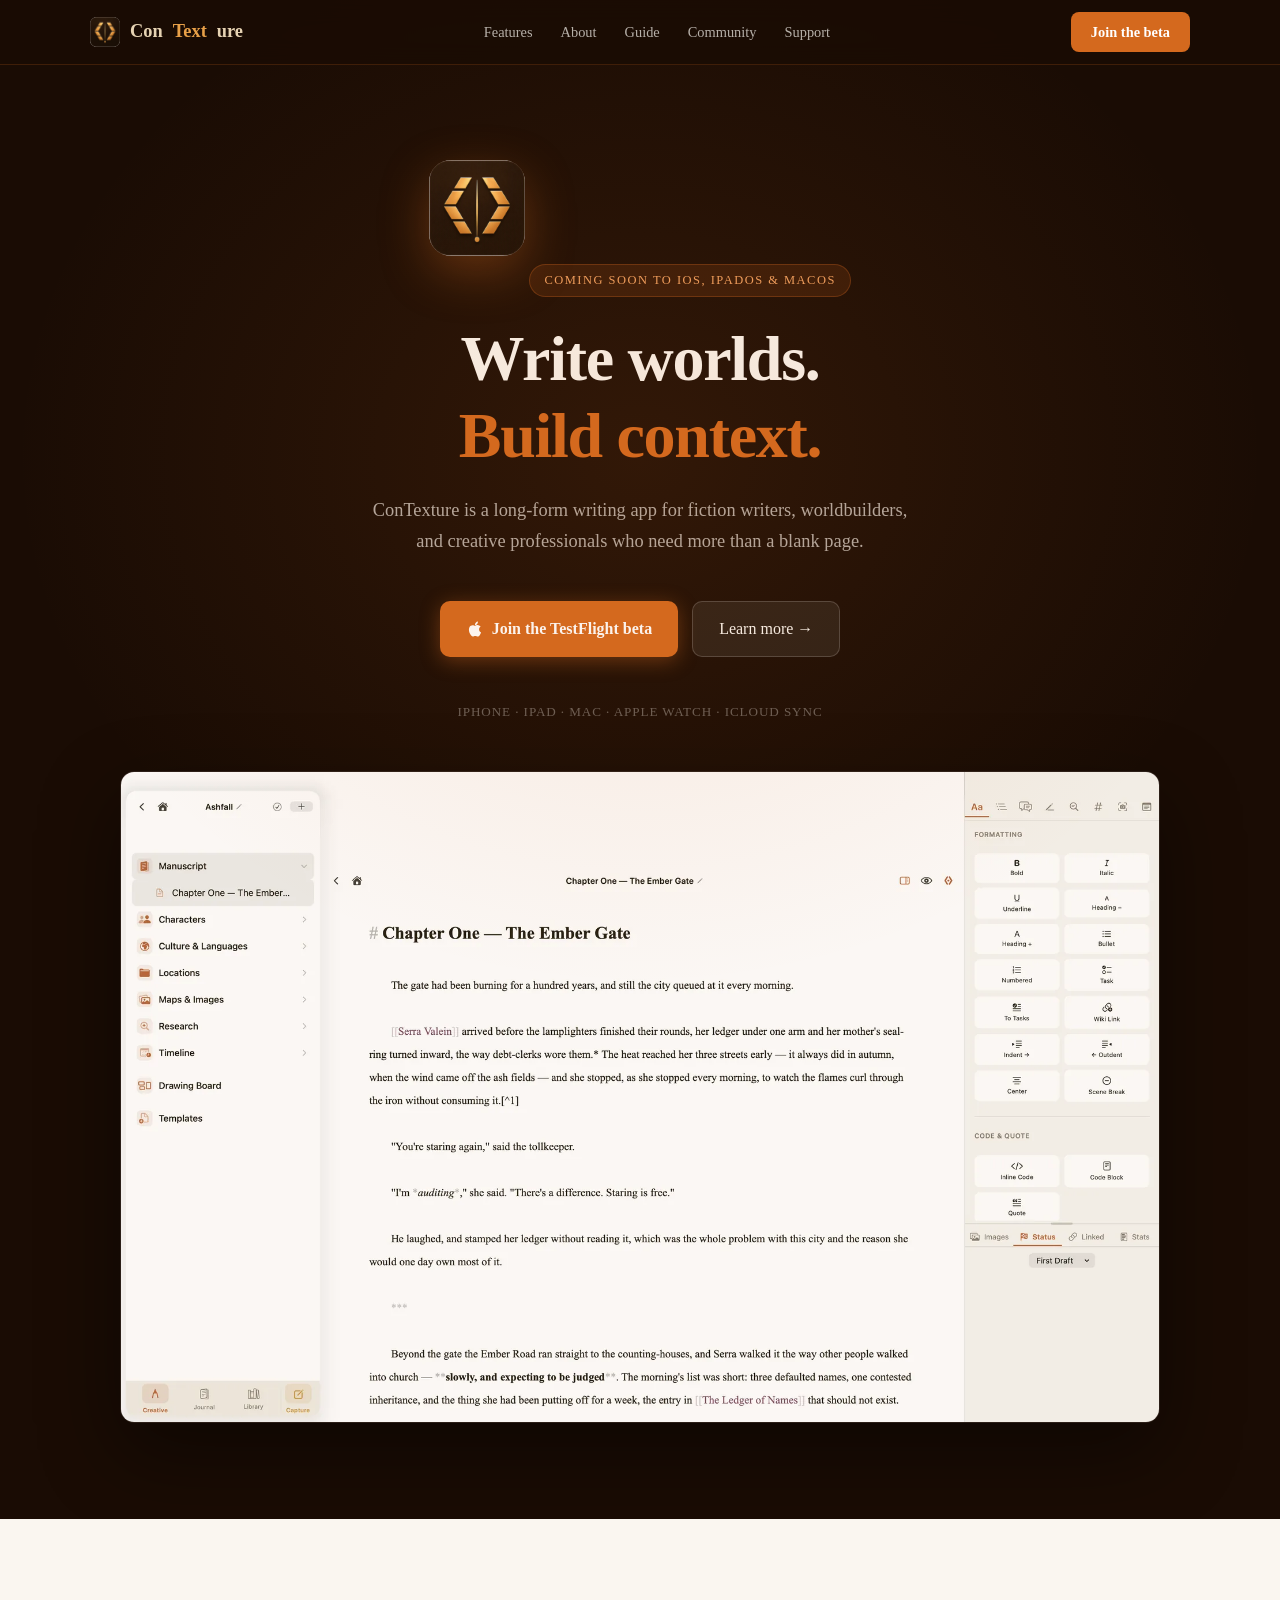
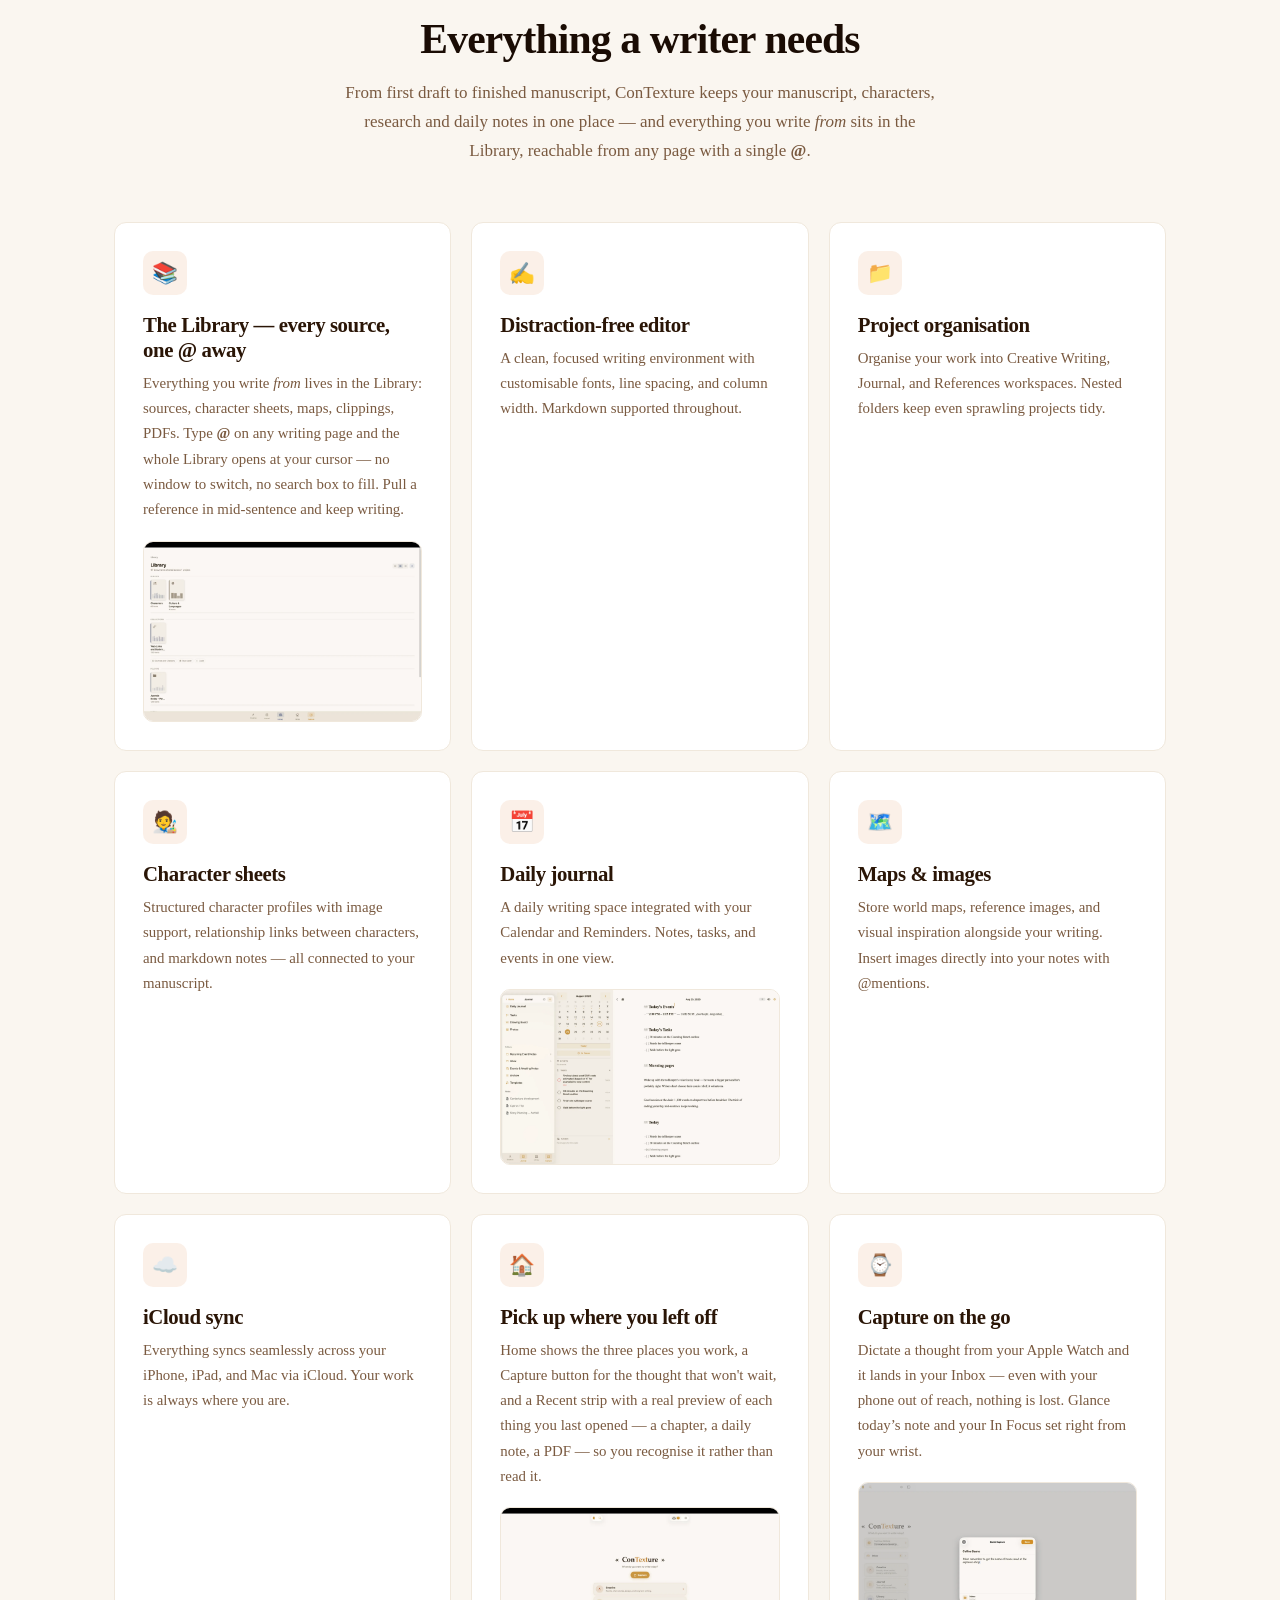
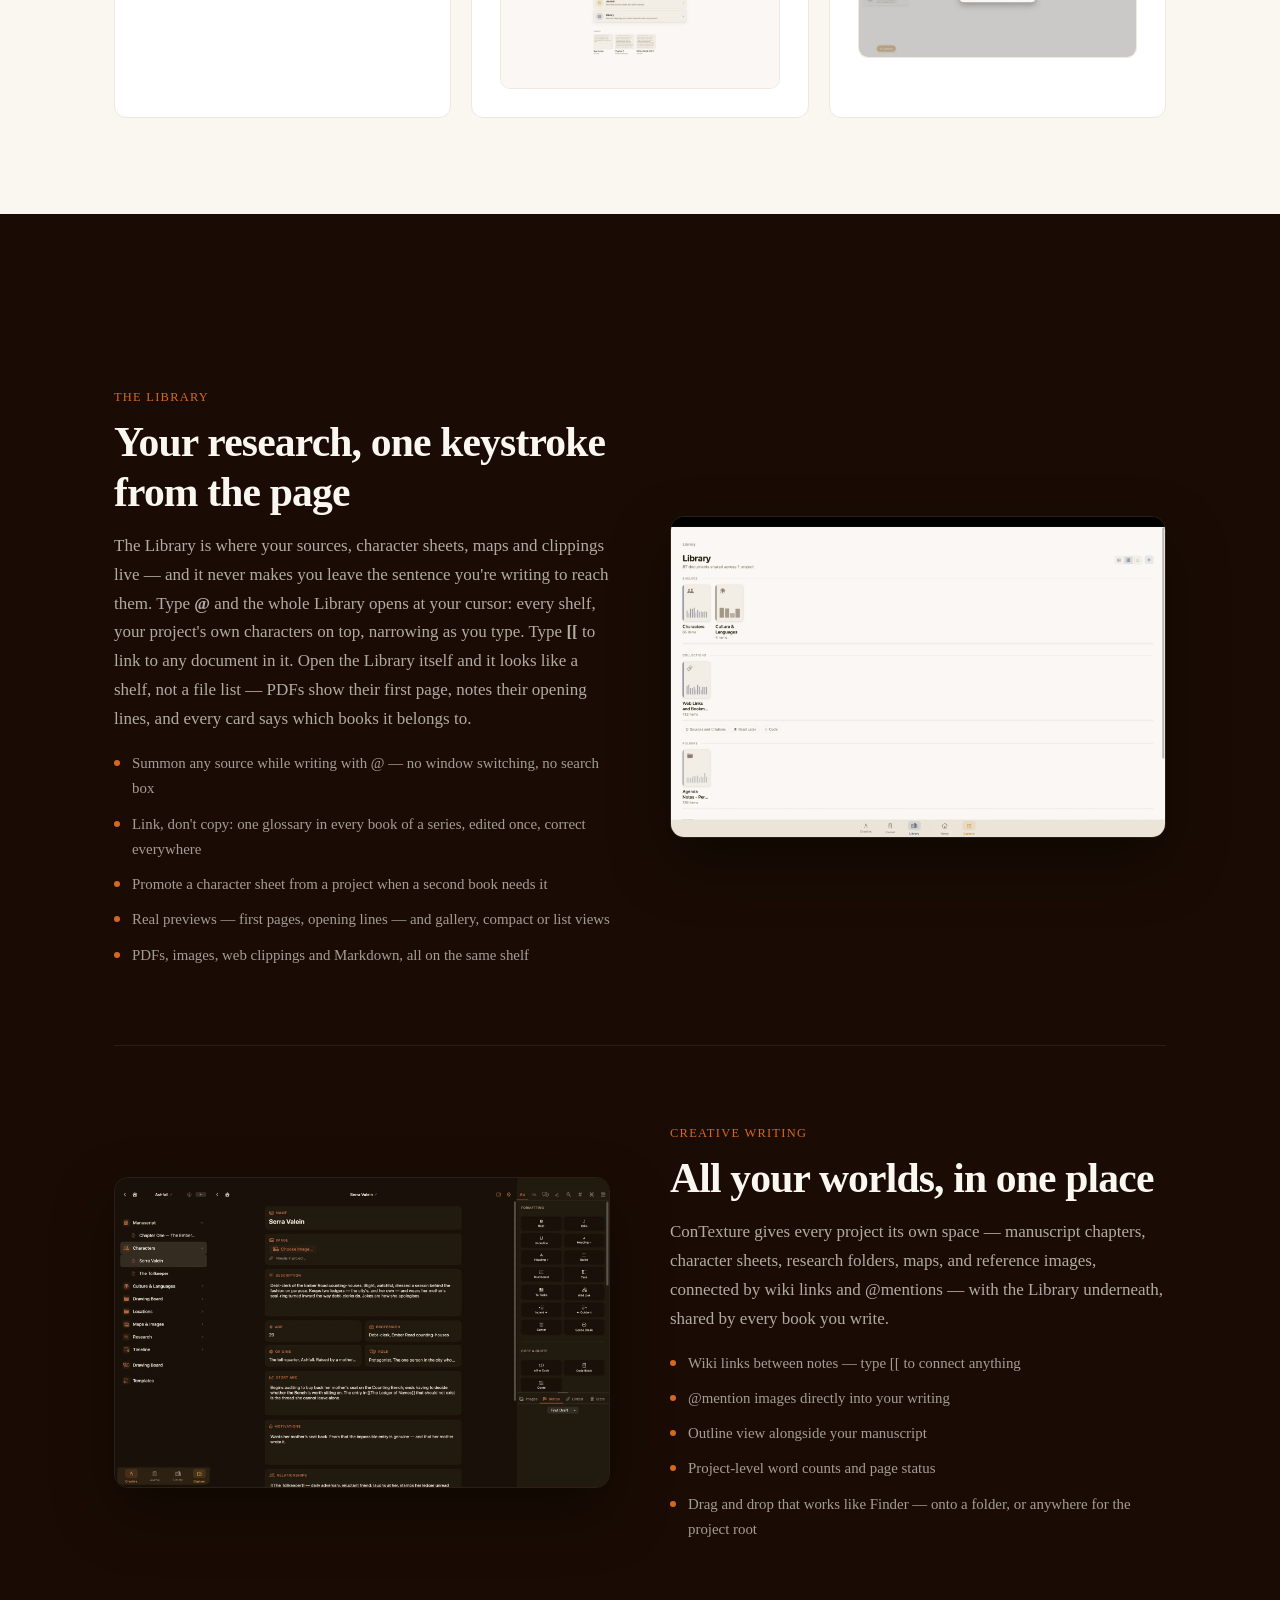
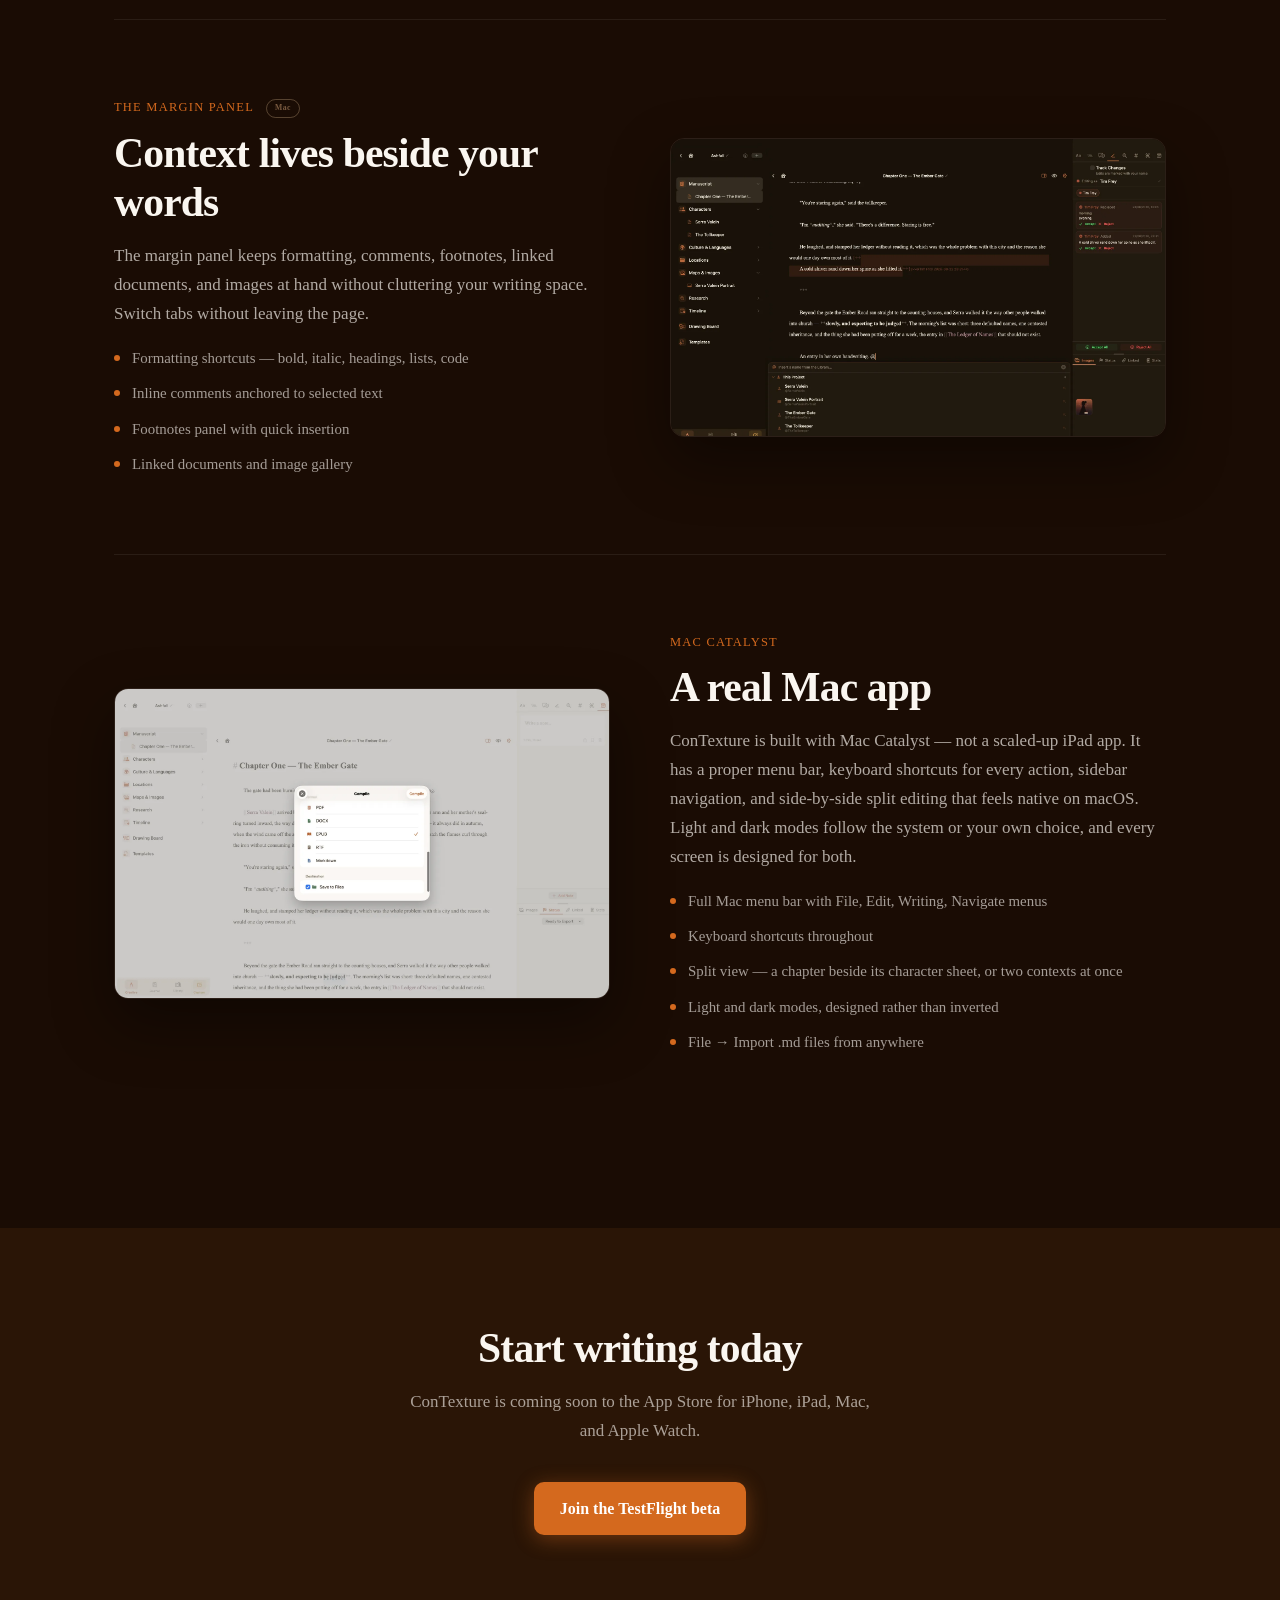
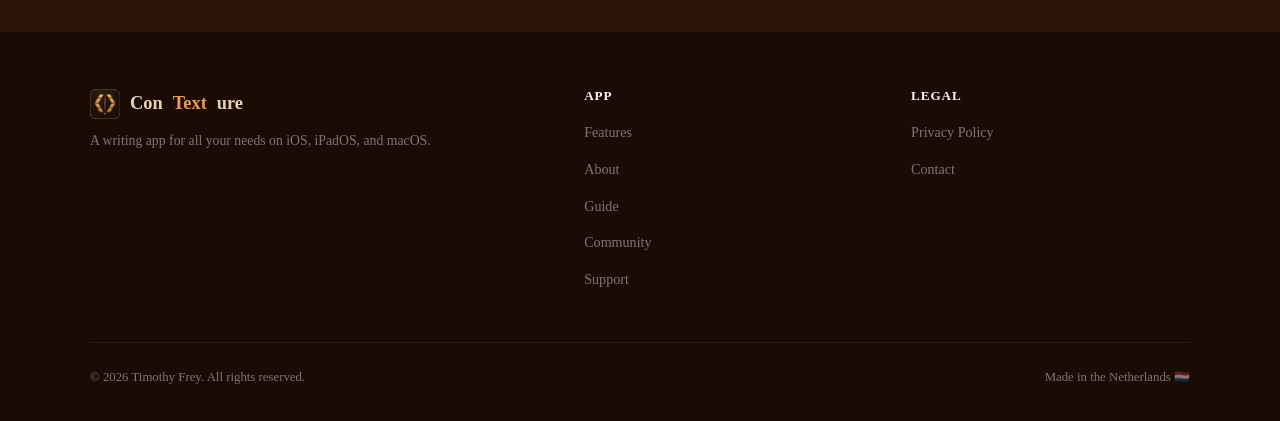
==== commit 9ac15041: "Library leads the homepage: every source one @ away; new Home and Library shots; light/dark and spli" ====
--- a/index.html
+++ b/index.html
@@ -63,9 +63,15 @@
   <div class="container">
     <div class="section-intro">
       <h2>Everything a writer needs</h2>
-      <p>From first draft to finished manuscript, ConTexture keeps your manuscript, characters, research and daily notes in one place — beautifully organised, always in sync.</p>
+      <p>From first draft to finished manuscript, ConTexture keeps your manuscript, characters, research and daily notes in one place — and everything you write <em>from</em> sits in the Library, reachable from any page with a single <strong>@</strong>.</p>
     </div>
     <div class="features-grid">
+      <div class="feature-card">
+        <div class="feature-icon">📚</div>
+        <h3>The Library — every source, one @ away</h3>
+        <p>Everything you write <em>from</em> lives in the Library: sources, character sheets, maps, clippings, PDFs. Type <strong>@</strong> on any writing page and the whole Library opens at your cursor — no window to switch, no search box to fill. Pull a reference in mid-sentence and keep writing.</p>
+        <img class="card-shot" src="img/library-shelf.webp" alt="The Library shelf: role shelves with their contents shown as spine bars, collections, and view controls" loading="lazy">
+      </div>
       <div class="feature-card">
         <div class="feature-icon">✍️</div>
         <h3>Distraction-free editor</h3>
@@ -99,6 +105,12 @@
         <p>Everything syncs seamlessly across your iPhone, iPad, and Mac via iCloud. Your work is always where you are.</p>
       </div>
       <div class="feature-card">
+        <div class="feature-icon">🏠</div>
+        <h3>Pick up where you left off</h3>
+        <p>Home shows the three places you work, a Capture button for the thought that won't wait, and a Recent strip with a real preview of each thing you last opened — a chapter, a daily note, a PDF — so you recognise it rather than read it.</p>
+        <img class="card-shot" src="img/home-screen.webp" alt="The ConTexture home screen: Capture under the title, Creative, Journal and Library, and a Recent strip of previews" loading="lazy">
+      </div>
+      <div class="feature-card">
         <div class="feature-icon">⌚</div>
         <h3>Capture on the go</h3>
         <p>Dictate a thought from your Apple Watch and it lands in your Inbox — even with your phone out of reach, nothing is lost. Glance today’s note and your In Focus set right from your wrist.</p>
@@ -114,15 +126,33 @@
   <div class="container">
     <div class="deep-feature">
       <div class="df-text">
+        <span class="df-eyebrow">The Library</span>
+        <h2>Your research, one keystroke from the page</h2>
+        <p>The Library is where your sources, character sheets, maps and clippings live — and it never makes you leave the sentence you're writing to reach them. Type <strong>@</strong> and the whole Library opens at your cursor: every shelf, your project's own characters on top, narrowing as you type. Type <strong>[[</strong> to link to any document in it. Open the Library itself and it looks like a shelf, not a file list — PDFs show their first page, notes their opening lines, and every card says which books it belongs to.</p>
+        <ul class="df-list">
+          <li>Summon any source while writing with @ — no window switching, no search box</li>
+          <li>Link, don't copy: one glossary in every book of a series, edited once, correct everywhere</li>
+          <li>Promote a character sheet from a project when a second book needs it</li>
+          <li>Real previews — first pages, opening lines — and gallery, compact or list views</li>
+          <li>PDFs, images, web clippings and Markdown, all on the same shelf</li>
+        </ul>
+      </div>
+      <div class="df-visual">
+        <img class="df-shot" src="img/library-shelf.webp" width="1800" height="1165" alt="The Library shelf on the Mac: Characters and Culture &amp; Languages shelves with spine bars showing their contents, a Web Links collection, and gallery, compact and list view controls" loading="lazy">
+      </div>
+    </div>
+
+    <div class="deep-feature reverse">
+      <div class="df-text">
         <span class="df-eyebrow">Creative Writing</span>
         <h2>All your worlds, in one place</h2>
-        <p>ConTexture gives every project its own space — manuscript chapters, character sheets, research folders, maps, and reference images, connected by wiki links and @mentions. And underneath your projects sits the Library: characters, glossaries and sources promoted there once, then linked into every book that needs them — one canonical copy, never drifting duplicates.</p>
+        <p>ConTexture gives every project its own space — manuscript chapters, character sheets, research folders, maps, and reference images, connected by wiki links and @mentions — with the Library underneath, shared by every book you write.</p>
         <ul class="df-list">
           <li>Wiki links between notes — type [[ to connect anything</li>
           <li>@mention images directly into your writing</li>
           <li>Outline view alongside your manuscript</li>
           <li>Project-level word counts and page status</li>
-          <li>A shared Library across projects — one character sheet, every book in the series</li>
+          <li>Drag and drop that works like Finder — onto a folder, or anywhere for the project root</li>
         </ul>
       </div>
       <div class="df-visual">
@@ -130,7 +160,7 @@
       </div>
     </div>
 
-    <div class="deep-feature reverse">
+    <div class="deep-feature">
       <div class="df-text">
         <span class="df-eyebrow">The Margin Panel <span class="badge-mac" title="Available in the Mac app">Mac</span></span>
         <h2>Context lives beside your words</h2>
@@ -147,16 +177,17 @@
       </div>
     </div>
 
-    <div class="deep-feature">
+    <div class="deep-feature reverse">
       <div class="df-text">
         <span class="df-eyebrow">Mac Catalyst</span>
         <h2>A real Mac app</h2>
-        <p>ConTexture is built with Mac Catalyst — not a scaled-up iPad app. It has a proper menu bar, keyboard shortcuts for every action, sidebar navigation, and split-view editing that feels native on macOS.</p>
+        <p>ConTexture is built with Mac Catalyst — not a scaled-up iPad app. It has a proper menu bar, keyboard shortcuts for every action, sidebar navigation, and side-by-side split editing that feels native on macOS. Light and dark modes follow the system or your own choice, and every screen is designed for both.</p>
         <ul class="df-list">
           <li>Full Mac menu bar with File, Edit, Writing, Navigate menus</li>
           <li>Keyboard shortcuts throughout</li>
+          <li>Split view — a chapter beside its character sheet, or two contexts at once</li>
+          <li>Light and dark modes, designed rather than inverted</li>
           <li>File → Import .md files from anywhere</li>
-          <li>Share &amp; collaborate via iCloud file sharing</li>
         </ul>
       </div>
       <div class="df-visual">
